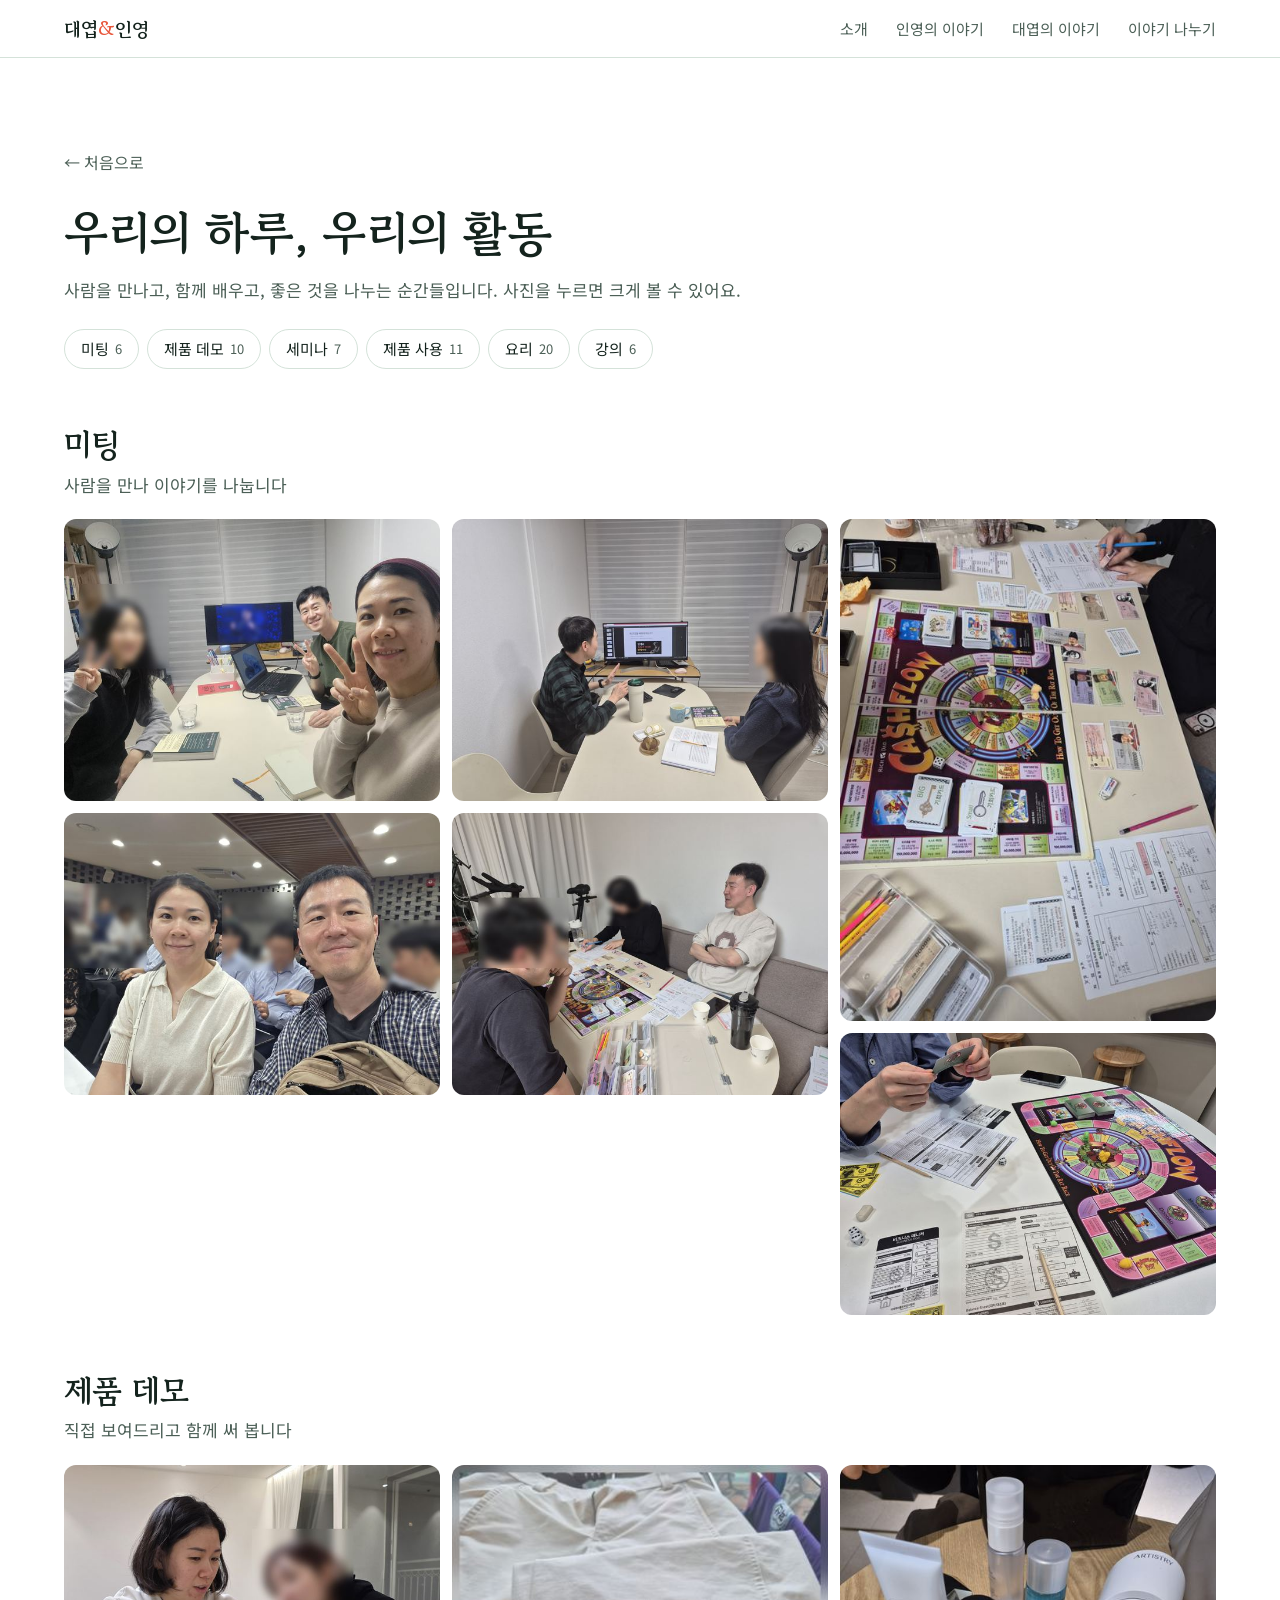
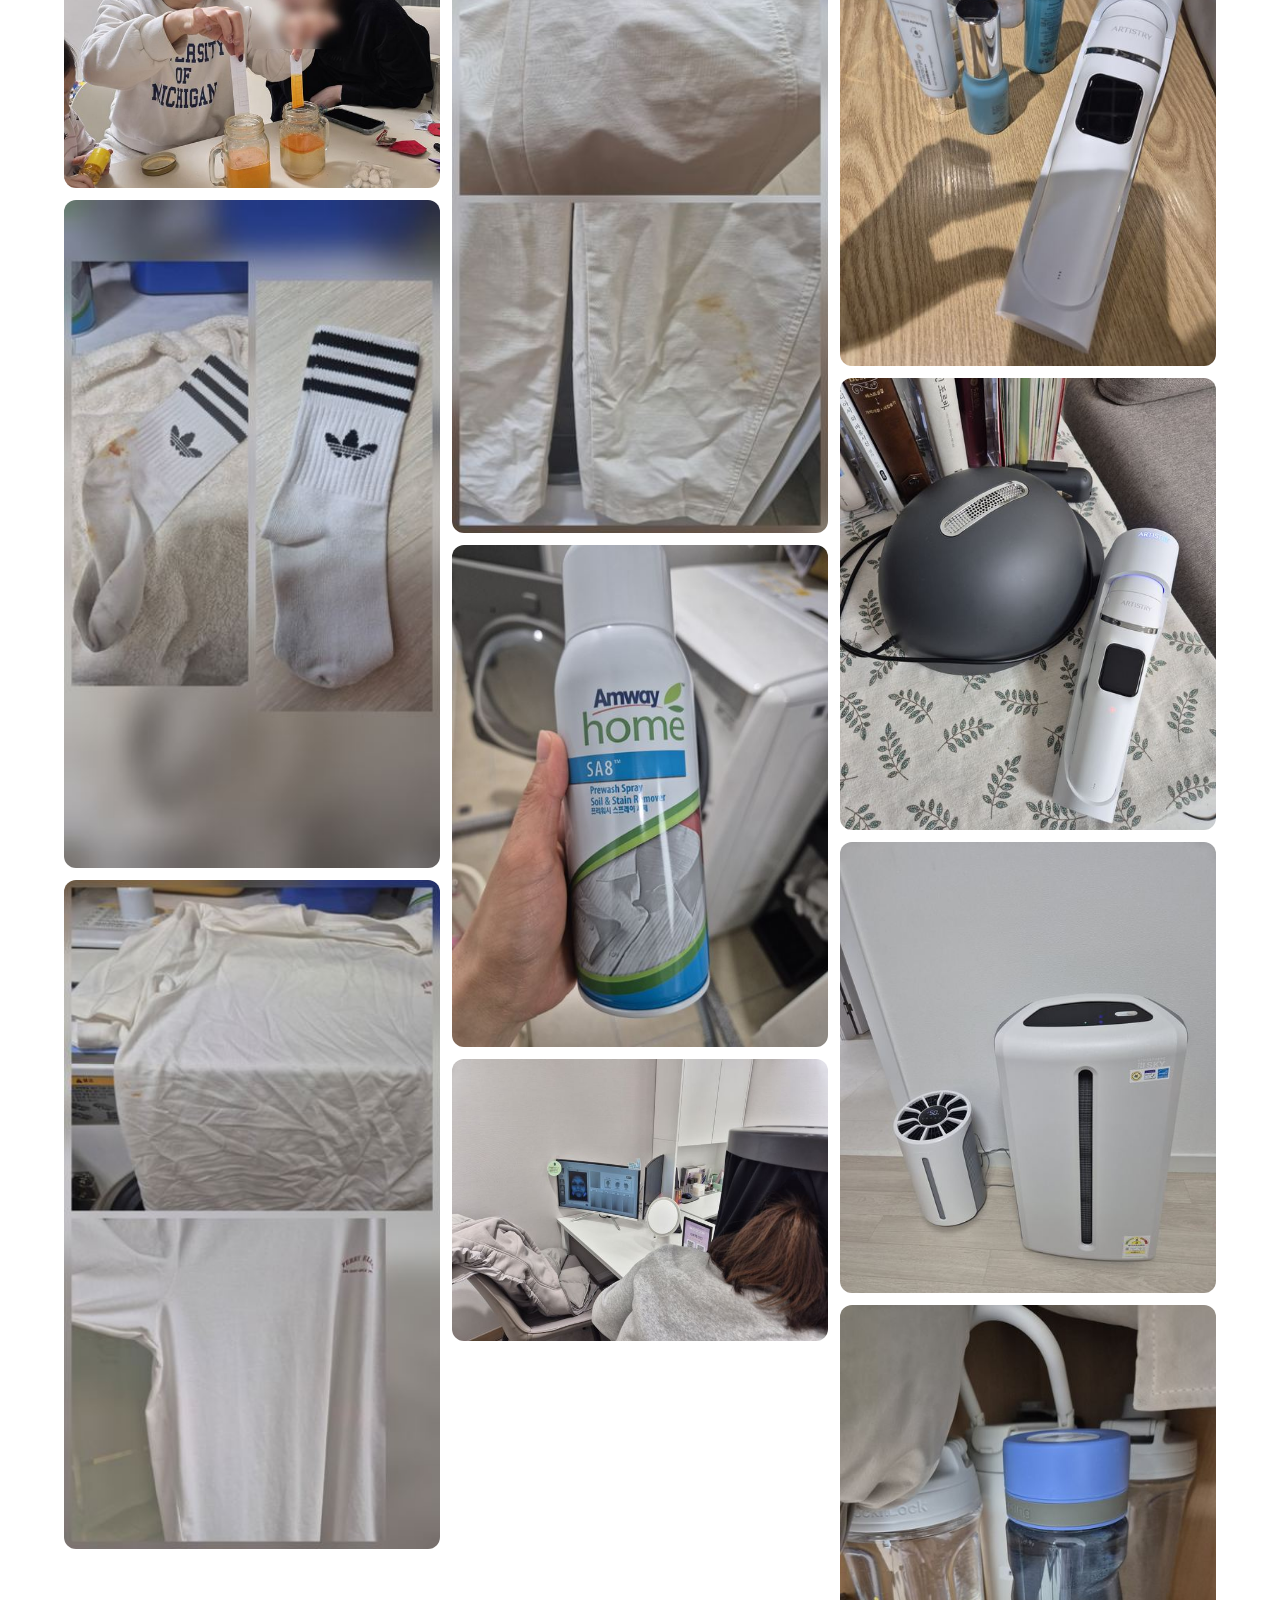
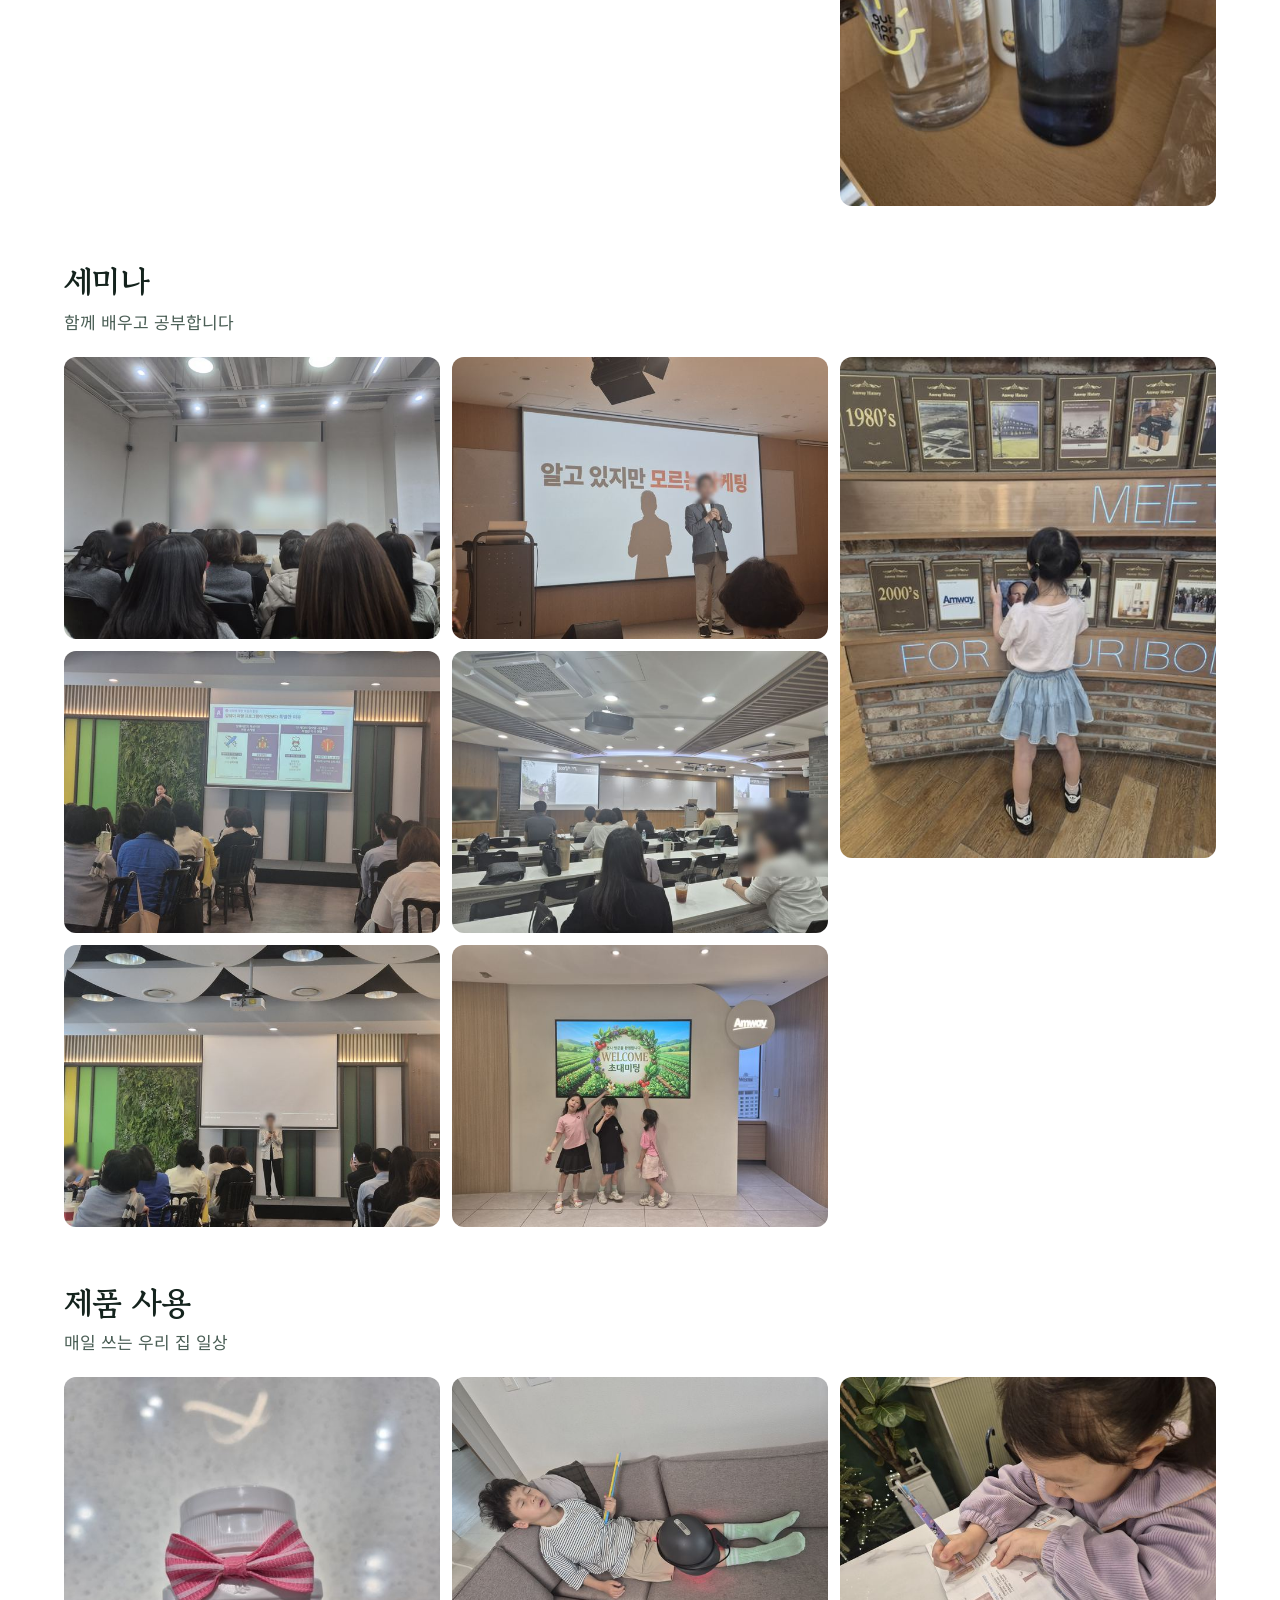
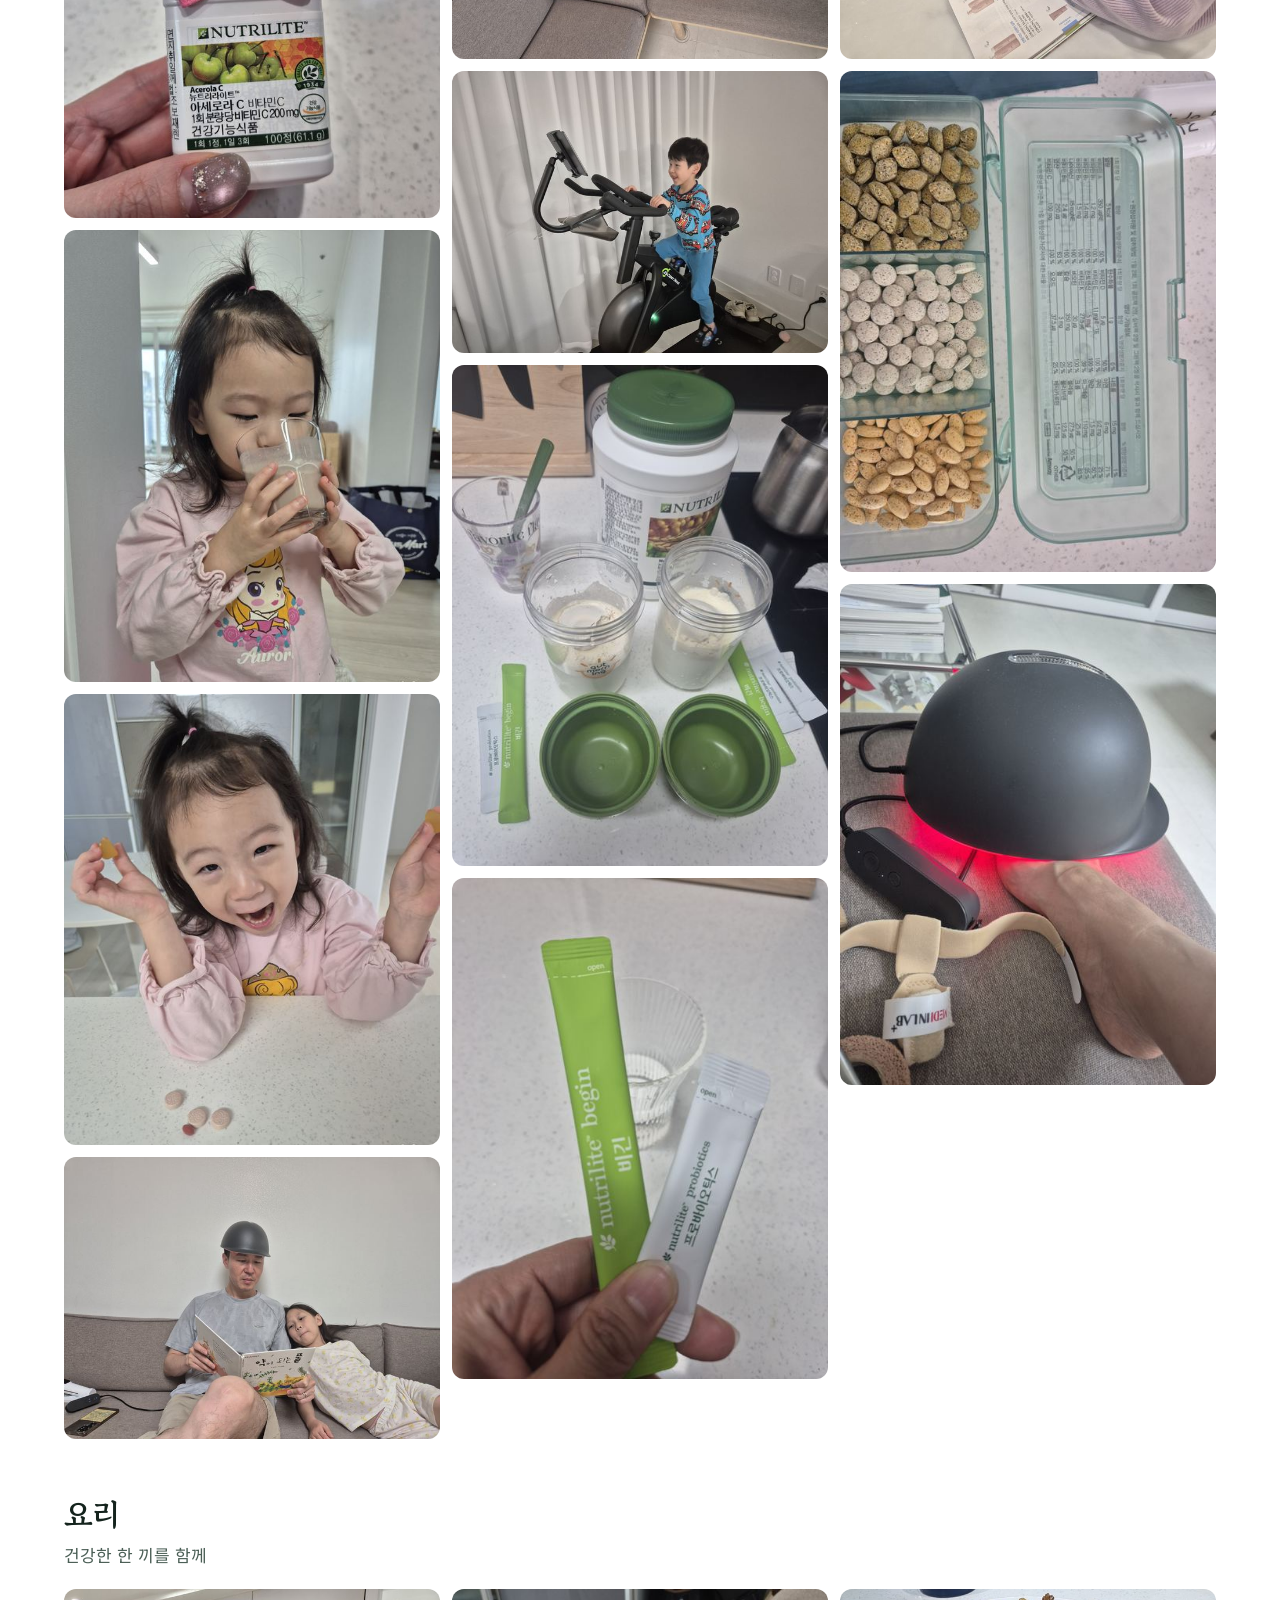
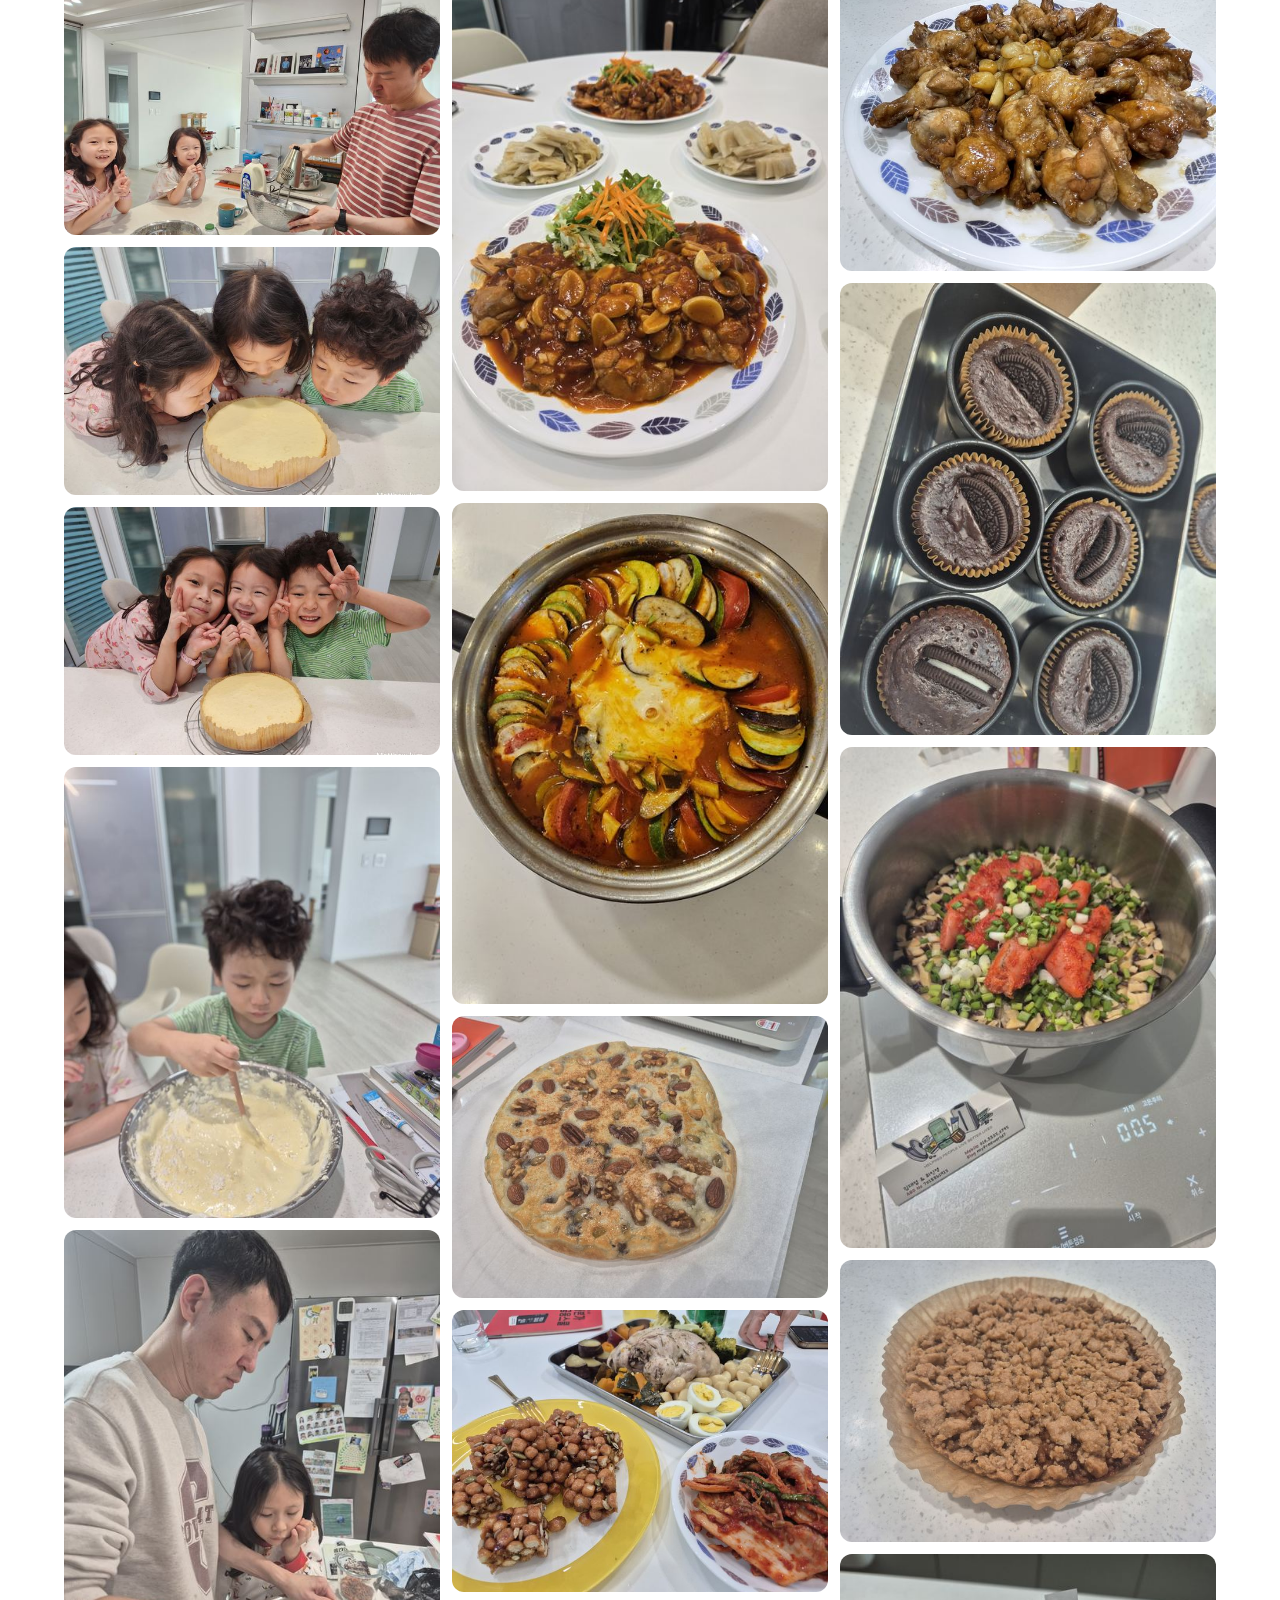
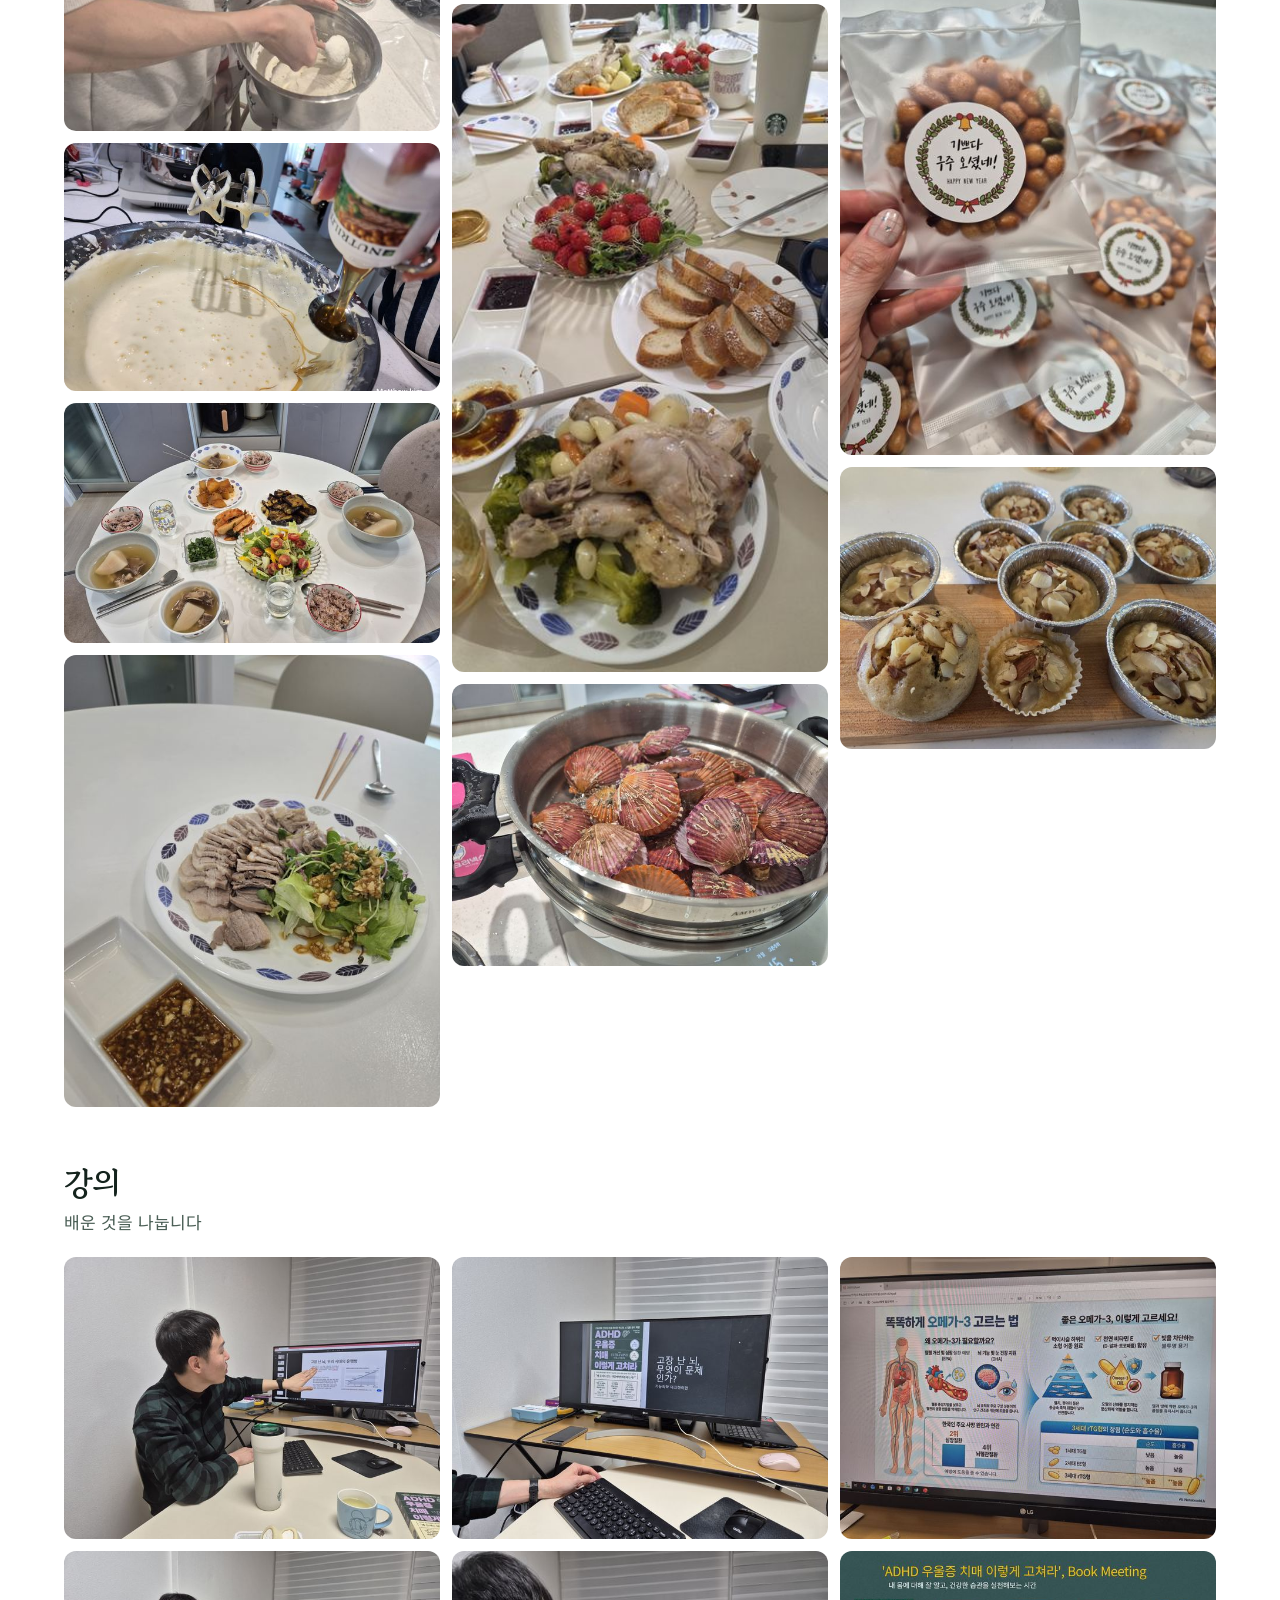
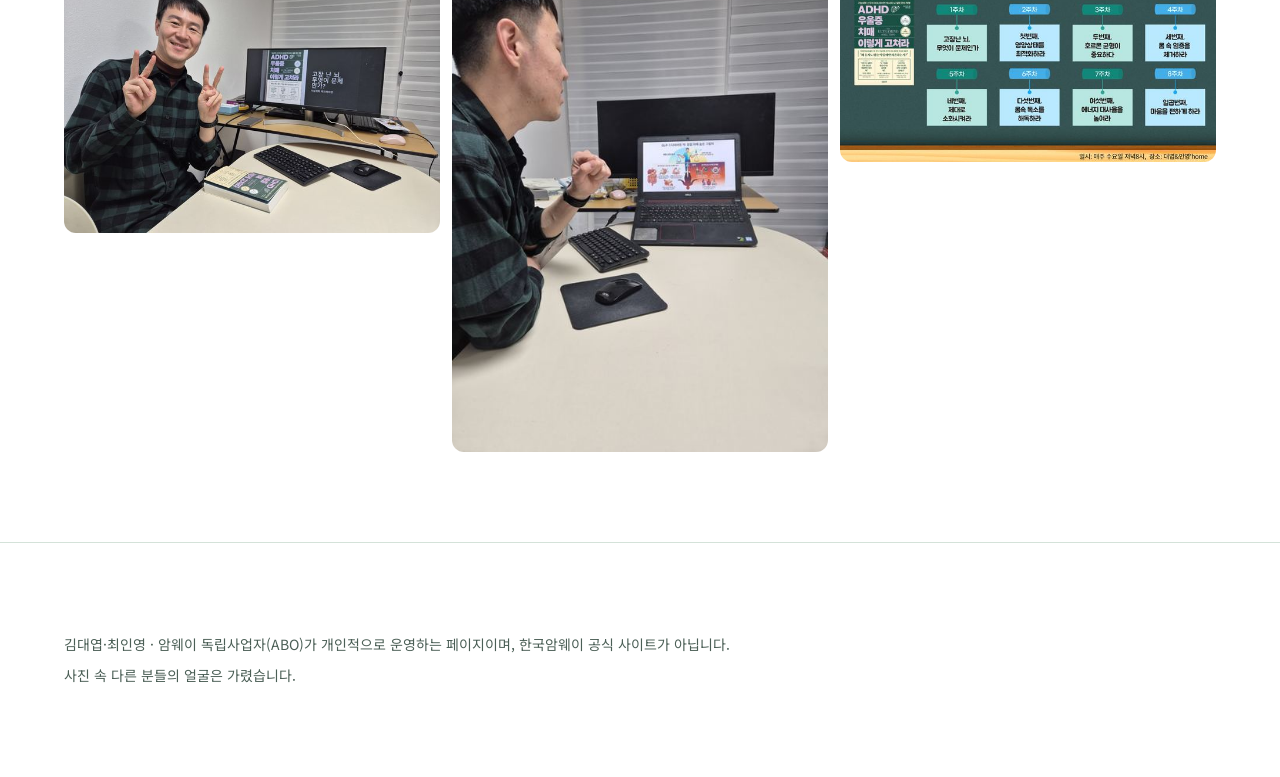
==== gallery.html @ 9d41cc0c "Add gallery, activity photos, Daeyeop story" ====
<!doctype html>
<html lang="ko">
<head>
<meta charset="utf-8">
<meta name="viewport" content="width=device-width,initial-scale=1,viewport-fit=cover">
<title>우리의 활동 | 김대엽 · 최인영</title>
<meta name="description" content="미팅, 제품 데모, 세미나, 제품 사용, 요리, 강의. 김대엽·최인영 부부의 활동 사진">
<meta property="og:title" content="우리의 활동 | 김대엽 · 최인영">
<meta property="og:description" content="미팅, 제품 데모, 세미나, 요리, 강의 사진">
<meta property="og:type" content="website">
<link rel="preconnect" href="https://fonts.googleapis.com">
<link href="https://fonts.googleapis.com/css2?family=Gowun+Batang:wght@400;700&family=Noto+Sans+KR:wght@400;500;700&display=swap" rel="stylesheet">
<link rel="stylesheet" href="style.css">
<style>
.chips{display:flex;flex-wrap:wrap;gap:8px;margin-top:24px}
.chips a{display:inline-flex;align-items:center;gap:6px;min-height:40px;padding:0 16px;border-radius:999px;border:1px solid var(--line);text-decoration:none;font-size:15px;background:var(--bg)}
.chips a span{color:var(--soft);font-size:13px}
.chips a:hover{border-color:var(--coral)}
.cat{padding-top:clamp(36px,5vw,56px)}
.cat h2{font-size:clamp(24px,3vw,32px)}
.cat .lead{margin-top:6px}
.masonry{columns:3 240px;column-gap:12px;margin-top:20px}
.masonry button{display:block;width:100%;margin:0 0 12px;padding:0;border:0;border-radius:12px;overflow:hidden;background:var(--sage);cursor:zoom-in;break-inside:avoid}
.masonry img{display:block;width:100%;height:auto;transition:transform .3s}
.masonry button:hover img{transform:scale(1.03)}
.masonry button:focus-visible{outline:3px solid var(--coral);outline-offset:2px}
.lb{position:fixed;inset:0;z-index:20;background:#0b1410f2;display:grid;grid-template-rows:auto minmax(0,1fr) auto;padding:env(safe-area-inset-top,0px) env(safe-area-inset-right,0px) env(safe-area-inset-bottom,0px) env(safe-area-inset-left,0px)}
.lb .bar{display:flex;justify-content:space-between;align-items:center;padding:12px 16px;color:#eef6f1}
.lb .bar b{font-family:"Gowun Batang",serif;font-size:18px}
.lb .stage{position:relative;display:grid;place-items:center;min-height:0;padding:0 56px}
.lb .stage img{max-width:100%;max-height:100%;object-fit:contain;border-radius:6px;user-select:none}
.lb button{border:0;background:#ffffff1f;color:#fff;border-radius:999px;width:48px;height:48px;font-size:24px;cursor:pointer;display:grid;place-items:center}
.lb button:hover{background:#ffffff38}
.lb .prev,.lb .next{position:absolute;top:50%;transform:translateY(-50%)}
.lb .prev{left:4px}.lb .next{right:4px}
.lb .strip{display:flex;gap:6px;overflow-x:auto;padding:10px 16px 14px}
.lb .strip img{height:56px;width:56px;object-fit:cover;border-radius:6px;opacity:.5;cursor:pointer;flex:none}
.lb .strip img.on{opacity:1;outline:2px solid var(--coral)}
@media(max-width:600px){.masonry{columns:2;column-gap:8px}.masonry button{margin-bottom:8px}.lb .stage{padding:0 8px}.lb .prev,.lb .next{top:auto;bottom:8px;transform:none}}
</style>
</head>
<body>

<nav><div class="in">
<a class="logo" href="index.html">대엽<b>&amp;</b>인영</a>
<ul><li><a href="index.html#who">소개</a></li><li><a href="story-inyoung.html">인영의 이야기</a></li><li><a href="story-daeyeop.html">대엽의 이야기</a></li><li><a href="index.html#contact">이야기 나누기</a></li></ul>
</div></nav>

<main class="band"><div class="in">
<a class="back" href="index.html#activity">← 처음으로</a>
<h1 style="font-size:clamp(32px,4.6vw,48px)">우리의 하루, 우리의 활동</h1>
<p class="lead">사람을 만나고, 함께 배우고, 좋은 것을 나누는 순간들입니다. 사진을 누르면 크게 볼 수 있어요.</p>
<div class="chips" id="chips"></div>
<div id="cats"></div>
</div></main>

<div class="lb" id="lb" hidden role="dialog" aria-modal="true" aria-label="사진 크게 보기">
<div class="bar"><div><b id="lbT"></b> <span id="lbN"></span></div><button id="lbX" aria-label="닫기">✕</button></div>
<div class="stage"><button class="prev" id="lbP" aria-label="이전 사진">‹</button><img id="lbI" alt=""><button class="next" id="lbF" aria-label="다음 사진">›</button></div>
<div class="strip" id="lbS"></div>
</div>

<footer class="band"><div class="in">
<div>김대엽·최인영 · 암웨이 독립사업자(ABO)가 개인적으로 운영하는 페이지이며, 한국암웨이 공식 사이트가 아닙니다.</div>
<div>사진 속 다른 분들의 얼굴은 가렸습니다.</div>
</div></footer>

<script src="photos.js"></script>
<script>{
const P=window.PHOTOS||[];
const $=id=>document.getElementById(id);
$('chips').innerHTML=P.map(c=>`<a href="#${c.key}">${c.title} <span>${c.items.length}</span></a>`).join('');
$('cats').innerHTML=P.map((c,ci)=>`<section class="cat" id="${c.key}"><h2>${c.title}</h2><p class="lead">${c.desc}</p><div class="masonry">${c.items.map((p,i)=>`<button data-c="${ci}" data-i="${i}" aria-label="${c.title} 사진 ${i+1}"><img src="photos/thumb/${p.f}" width="${p.w}" height="${p.h}" alt="${c.title} ${i+1}" loading="lazy"></button>`).join('')}</div></section>`).join('');
let C=0,I=0,last=null;
const lb=$('lb'),img=$('lbI');
function show(){const c=P[C],p=c.items[I];img.src='photos/full/'+p.f;img.alt=c.title+' '+(I+1);$('lbT').textContent=c.title;$('lbN').textContent=`${I+1} / ${c.items.length}`;
[...$('lbS').children].forEach((t,k)=>t.classList.toggle('on',k===I));$('lbS').children[I]?.scrollIntoView({block:'nearest',inline:'center'});
const n=c.items[(I+1)%c.items.length];new Image().src='photos/full/'+n.f;}
function open(c,i){C=c;I=i;last=document.activeElement;$('lbS').innerHTML=P[C].items.map((p,k)=>`<img src="photos/thumb/${p.f}" alt="" data-k="${k}">`).join('');lb.hidden=false;document.body.style.overflow='hidden';show();$('lbX').focus();}
function close(){lb.hidden=true;document.body.style.overflow='';last?.focus();}
const step=d=>{const n=P[C].items.length;I=(I+d+n)%n;show();};
$('cats').addEventListener('click',e=>{const b=e.target.closest('button[data-c]');if(b)open(+b.dataset.c,+b.dataset.i);});
$('lbX').onclick=close;$('lbP').onclick=()=>step(-1);$('lbF').onclick=()=>step(1);
$('lbS').addEventListener('click',e=>{const t=e.target.closest('img[data-k]');if(t){I=+t.dataset.k;show();}});
lb.addEventListener('click',e=>{if(e.target===lb||e.target.classList.contains('stage'))close();});
document.addEventListener('keydown',e=>{if(lb.hidden)return;if(e.key==='Escape')close();if(e.key==='ArrowLeft')step(-1);if(e.key==='ArrowRight')step(1);});
let x0=null;img.addEventListener('touchstart',e=>{x0=e.touches[0].clientX},{passive:true});
img.addEventListener('touchend',e=>{if(x0===null)return;const dx=e.changedTouches[0].clientX-x0;if(Math.abs(dx)>40)step(dx<0?1:-1);x0=null;});
if(location.hash){const el=document.getElementById(location.hash.slice(1));if(el)setTimeout(()=>el.scrollIntoView(),0);}
}</script>
</body>
</html>
---- style.css ----
:root{color-scheme:light dark;
--bg:light-dark(#ffffff,#0c1a15);
--ink:light-dark(#14231d,#eaf1ec);
--soft:light-dark(#4b5f56,#a9bcb2);
--pine:light-dark(#11483a,#0f3a2f);
--pine2:light-dark(#1d6650,#185443);
--sage:light-dark(#e3efe7,#152a22);
--coral:light-dark(#e8553a,#ff7a5c);
--line:light-dark(#d4e2d9,#244136);
--sky1:light-dark(#fde7d6,#1b2f3a);
--sky2:light-dark(#fff8f1,#0f1d24);}
:root[data-theme=light]{color-scheme:light}
:root[data-theme=dark]{color-scheme:dark}
*{box-sizing:border-box;min-width:0}
[hidden]{display:none!important}
html{scroll-behavior:smooth;scroll-padding-top:64px}
body{margin:0;background:var(--bg);color:var(--ink);font:16px/1.75 "Noto Sans KR",system-ui,sans-serif;overflow-x:clip;word-break:keep-all}
h1,h2,h3{font-family:"Gowun Batang",serif;line-height:1.2;letter-spacing:-.02em;margin:0}
h2{font-size:clamp(28px,3.6vw,40px)}
h3{font-size:21px}
p{margin:0}
a{color:inherit}
img{max-width:100%}
.in{max-width:1240px;margin:0 auto}
.band{padding-block:clamp(48px,7vw,96px);padding-left:max(5vw,16px,env(safe-area-inset-left,0px));padding-right:max(5vw,16px,env(safe-area-inset-right,0px))}
.todo{background:#fff3b0;color:#5a4a00;border-radius:4px;padding:0 4px}
.kick{color:var(--coral);font-weight:500;margin-bottom:10px}
.lead{margin-top:14px;color:var(--soft);font-size:17px}

/* nav */
nav{position:sticky;top:env(safe-area-inset-top,0px);z-index:5;background:color-mix(in srgb,var(--bg) 92%,transparent);backdrop-filter:blur(8px);border-bottom:1px solid var(--line);padding-block:12px;padding-left:max(5vw,16px,env(safe-area-inset-left,0px));padding-right:max(5vw,16px,env(safe-area-inset-right,0px))}
body::before{content:"";position:fixed;top:0;left:0;right:0;height:env(safe-area-inset-top,0px);background:var(--bg);z-index:6}
nav .in{display:flex;align-items:center;justify-content:space-between;gap:16px;flex-wrap:wrap}
.logo{font-family:"Gowun Batang",serif;font-weight:700;font-size:19px;text-decoration:none}
.logo b{color:var(--coral)}
nav ul{display:flex;gap:clamp(12px,2.4vw,28px);list-style:none;margin:0;padding:0;font-size:15px}
nav ul a{text-decoration:none;color:var(--soft)}
nav ul a:hover{color:var(--ink)}

/* buttons */
.btns{display:flex;flex-wrap:wrap;gap:12px;margin-top:28px}
.btn{display:inline-flex;align-items:center;min-height:48px;padding:0 22px;border-radius:999px;font-weight:500;text-decoration:none;border:1.5px solid var(--pine);color:var(--pine);background:transparent}
.btn.main{background:var(--coral);border-color:var(--coral);color:#fff}
.btn:hover{filter:brightness(1.07)}
:root[data-theme=dark] .btn:not(.main){color:var(--ink);border-color:var(--ink)}
@media(prefers-color-scheme:dark){:root:not([data-theme=light]) .btn:not(.main){color:var(--ink);border-color:var(--ink)}}

/* hero */
.hero{position:relative;min-height:min(88svh,760px);display:grid;overflow:hidden;background:var(--sky2)}
.scene{position:absolute;inset:0;width:100%;height:100%}
.hero .copy{position:relative;align-self:start;max-width:540px;padding-top:clamp(40px,8vh,96px);padding-left:max(5vw,16px,env(safe-area-inset-left,0px));padding-right:16px}
.hero h1{font-size:clamp(38px,5.6vw,66px)}
.hero p{margin-top:18px;font-size:17px;color:var(--soft);max-width:30em}

/* people */
.who{background:var(--pine);color:#eef6f1}
.who .in{display:grid;grid-template-columns:repeat(2,minmax(0,1fr));gap:clamp(20px,4vw,56px)}
.person{display:grid;grid-template-columns:96px minmax(0,1fr);gap:20px;align-items:start}
.av{width:96px;height:96px;border-radius:50%;background:var(--pine2);overflow:hidden}
.person h3{font-size:26px}
.role{color:#ffb3a1;font-size:15px;margin:4px 0 10px}
.person p{color:#cfe2d8}

/* activity gallery */
.gal{display:grid;grid-template-columns:repeat(3,minmax(0,1fr));grid-auto-rows:240px;gap:16px;margin-top:32px}
.gal .tile{display:block;position:relative;border-radius:16px;overflow:hidden;background:var(--sage);text-decoration:none}
.gal .tile.big{grid-row:span 2;grid-column:span 2}
.gal figure{position:absolute;inset:0;margin:0}
.gal img{transition:transform .4s}
.gal .tile:hover img{transform:scale(1.04)}
.gal .tile:focus-visible{outline:3px solid var(--coral);outline-offset:3px}
.gal figcaption em{display:inline-block;margin-top:6px;font-style:normal;font-size:13px;font-weight:500;background:var(--coral);color:#fff;border-radius:999px;padding:2px 10px}
.gal .ph{position:absolute;inset:0;display:grid;place-items:center;align-content:center;gap:8px;color:var(--soft);font-size:13px;text-align:center;padding:16px}
.gal .ph svg{width:64px;height:64px}
.gal img{position:absolute;inset:0;width:100%;height:100%;object-fit:cover}
.gal figcaption{position:absolute;left:0;right:0;bottom:0;padding:40px 18px 14px;background:linear-gradient(transparent,#0b1f18d9);color:#fff}
.gal figcaption b{display:block;font-family:"Gowun Batang",serif;font-size:20px}
.gal figcaption span{font-size:14px;color:#e2efe8}

/* story teaser */
.story .in{display:grid;grid-template-columns:minmax(0,5fr) minmax(0,7fr);gap:clamp(28px,5vw,80px);align-items:center}
.venn{display:block;width:100%;max-width:420px;margin-inline:auto}
.venn text{font:500 15px "Noto Sans KR",sans-serif;fill:var(--ink)}
.venn .c{font-weight:700;fill:#fff}
.q{font-family:"Gowun Batang",serif;font-size:clamp(20px,2.2vw,24px);line-height:1.5;border-left:4px solid var(--coral);padding:4px 0 4px 20px;margin:20px 0}

/* cards + values */
.cards{display:grid;grid-template-columns:repeat(3,minmax(0,1fr));gap:20px;margin-top:32px}
.card{background:var(--bg);border:1px solid var(--line);border-radius:18px;padding:26px}
.card svg{display:block;width:56px;height:56px;margin-bottom:16px}
.card p{color:var(--soft);margin-top:8px}
.vals{background:var(--sage)}
.vals .in{display:grid;grid-template-columns:minmax(0,4fr) minmax(0,8fr);gap:clamp(24px,5vw,72px)}
.vlist{display:grid;grid-template-columns:repeat(2,minmax(0,1fr));gap:28px 40px}
.vlist div{border-top:2px solid var(--coral);padding-top:14px}
.vlist p{color:var(--soft);margin-top:6px}

/* contact */
.contact{background:var(--pine);color:#eef6f1}
.contact .in{display:grid;grid-template-columns:minmax(0,5fr) minmax(0,7fr);gap:clamp(24px,5vw,72px)}
.contact .lead{color:#cfe2d8}
.info{margin-top:24px;display:grid;gap:10px}
.info span:first-child{color:#9fc4b3;display:inline-block;width:4.5em}
form{display:grid;grid-template-columns:repeat(2,minmax(0,1fr));gap:14px;background:#ffffff0d;border:1px solid #ffffff26;border-radius:18px;padding:clamp(18px,3vw,30px)}
label{display:grid;gap:6px;font-size:14px;color:#cfe2d8}
.full{grid-column:1/-1}
input,select,textarea{font:16px "Noto Sans KR",sans-serif;padding:12px 14px;border-radius:10px;border:1px solid #ffffff40;background:#0b2f26;color:#fff;width:100%}
textarea{min-height:110px;resize:vertical}
input:focus,select:focus,textarea:focus{outline:2px solid var(--coral);outline-offset:1px}
.chk{display:flex;gap:10px;align-items:flex-start}
.chk input{width:20px;height:20px;margin:2px 0 0;flex:none}
form .btn{justify-self:start;border:0;cursor:pointer;font-size:16px}
.ok{background:#ffffff14;border-radius:10px;padding:14px;color:#fff}
.hp{display:none}
.cta{display:grid;gap:14px;align-content:start}
.cta .big{display:flex;justify-content:space-between;align-items:center;gap:12px;flex-wrap:wrap;min-height:72px;padding:16px 24px;border-radius:16px;background:#ffffff14;border:1px solid #ffffff33;color:#fff;text-decoration:none;font-size:18px}
.cta .big.kakao{background:#fee500;border-color:#fee500;color:#191600}
.cta .big:hover{filter:brightness(1.06)}
.cta p{color:#cfe2d8;font-size:15px;margin-top:4px}

/* story page */
.article{max-width:720px;margin:0 auto}
.article .venn{max-width:360px;margin:32px auto 8px}
.chap{padding-block:34px;border-top:1px solid var(--line)}
.chap h3{margin-bottom:12px;font-size:24px}
.chap p{font-size:17px}
.chap p+p{margin-top:14px}
.back{display:inline-block;margin-bottom:28px;color:var(--soft);text-decoration:none}
.closing{background:var(--sage)}
.closing .in{max-width:900px}
.closing blockquote{margin:0;font-family:"Gowun Batang",serif;font-size:clamp(26px,3.4vw,40px);line-height:1.4;letter-spacing:-.02em}
.closing cite{display:block;margin-top:18px;font-style:normal;color:var(--soft)}

.q small{display:block;margin-top:8px;font:14px "Noto Sans KR",sans-serif;color:var(--soft)}
.journey{list-style:none;margin:36px 0 8px;padding:0;display:grid;grid-template-columns:repeat(4,minmax(0,1fr));gap:0;position:relative}
.journey::before{content:"";position:absolute;left:0;right:0;top:9px;height:2px;background:var(--line)}
.journey li{position:relative;padding:30px 8px 0 0;display:grid;gap:2px;align-content:start}
.journey li::before{content:"";position:absolute;left:0;top:2px;width:16px;height:16px;border-radius:50%;background:var(--bg);border:3px solid var(--pine2)}
.journey li.crack::before{border-color:var(--coral);border-style:dashed}
.journey li.now::before{background:var(--coral);border-color:var(--coral)}
.journey span{font-weight:700;color:var(--soft);font-size:14px}
.journey b{font-family:"Gowun Batang",serif;font-size:17px;line-height:1.3}
.journey em{font-style:normal;font-size:13px;color:var(--soft);line-height:1.45}
.stories{background:var(--sage)}
.stories .in>div.grid{display:grid;grid-template-columns:repeat(2,minmax(0,1fr));gap:20px;margin-top:32px}
.scard{background:var(--bg);border:1px solid var(--line);border-radius:20px;padding:clamp(22px,3vw,36px);display:grid;grid-template-rows:auto auto 1fr auto;gap:12px}
.scard .art{height:150px;display:block}
.scard h3{font-size:clamp(24px,2.6vw,30px)}
.scard p{color:var(--soft)}
.scard .q{margin:4px 0;font-size:19px;color:var(--ink)}
.scard .btn{justify-self:start}
footer{font-size:14px;color:var(--soft);border-top:1px solid var(--line)}
footer .in{display:grid;gap:6px}

@media(max-width:860px){
.cards{grid-template-columns:minmax(0,1fr)}
.vals .in,.story .in,.contact .in{grid-template-columns:minmax(0,1fr)}
.gal{grid-template-columns:repeat(2,minmax(0,1fr));grid-auto-rows:200px}
.gal .tile.big{grid-row:auto;grid-column:auto}
.stories .in>div.grid{grid-template-columns:minmax(0,1fr)}}
@media(max-width:560px){
.journey{grid-template-columns:minmax(0,1fr);gap:14px}
.journey::before{left:7px;right:auto;top:0;bottom:0;width:2px;height:auto}
.journey li{padding:0 0 0 30px}}
@media(max-width:640px){
.hero{min-height:auto;display:block}
.scene{position:relative;height:300px;display:block}
.hero .copy{padding-top:32px;padding-bottom:8px}
.who .in,.vlist,form{grid-template-columns:minmax(0,1fr)}
.person{grid-template-columns:72px minmax(0,1fr)}
.av{width:72px;height:72px}
.gal{grid-auto-rows:160px;gap:10px}
.gal figcaption{padding:28px 12px 10px}
.gal figcaption b{font-size:17px}
.gal figcaption span{display:none}
nav ul li:not(:last-child){display:none}
nav ul a{color:var(--coral);font-weight:500}}
@media(prefers-reduced-motion:no-preference){.sun{animation:rise 3s ease-out both}@keyframes rise{from{transform:translateY(40px);opacity:.4}}}
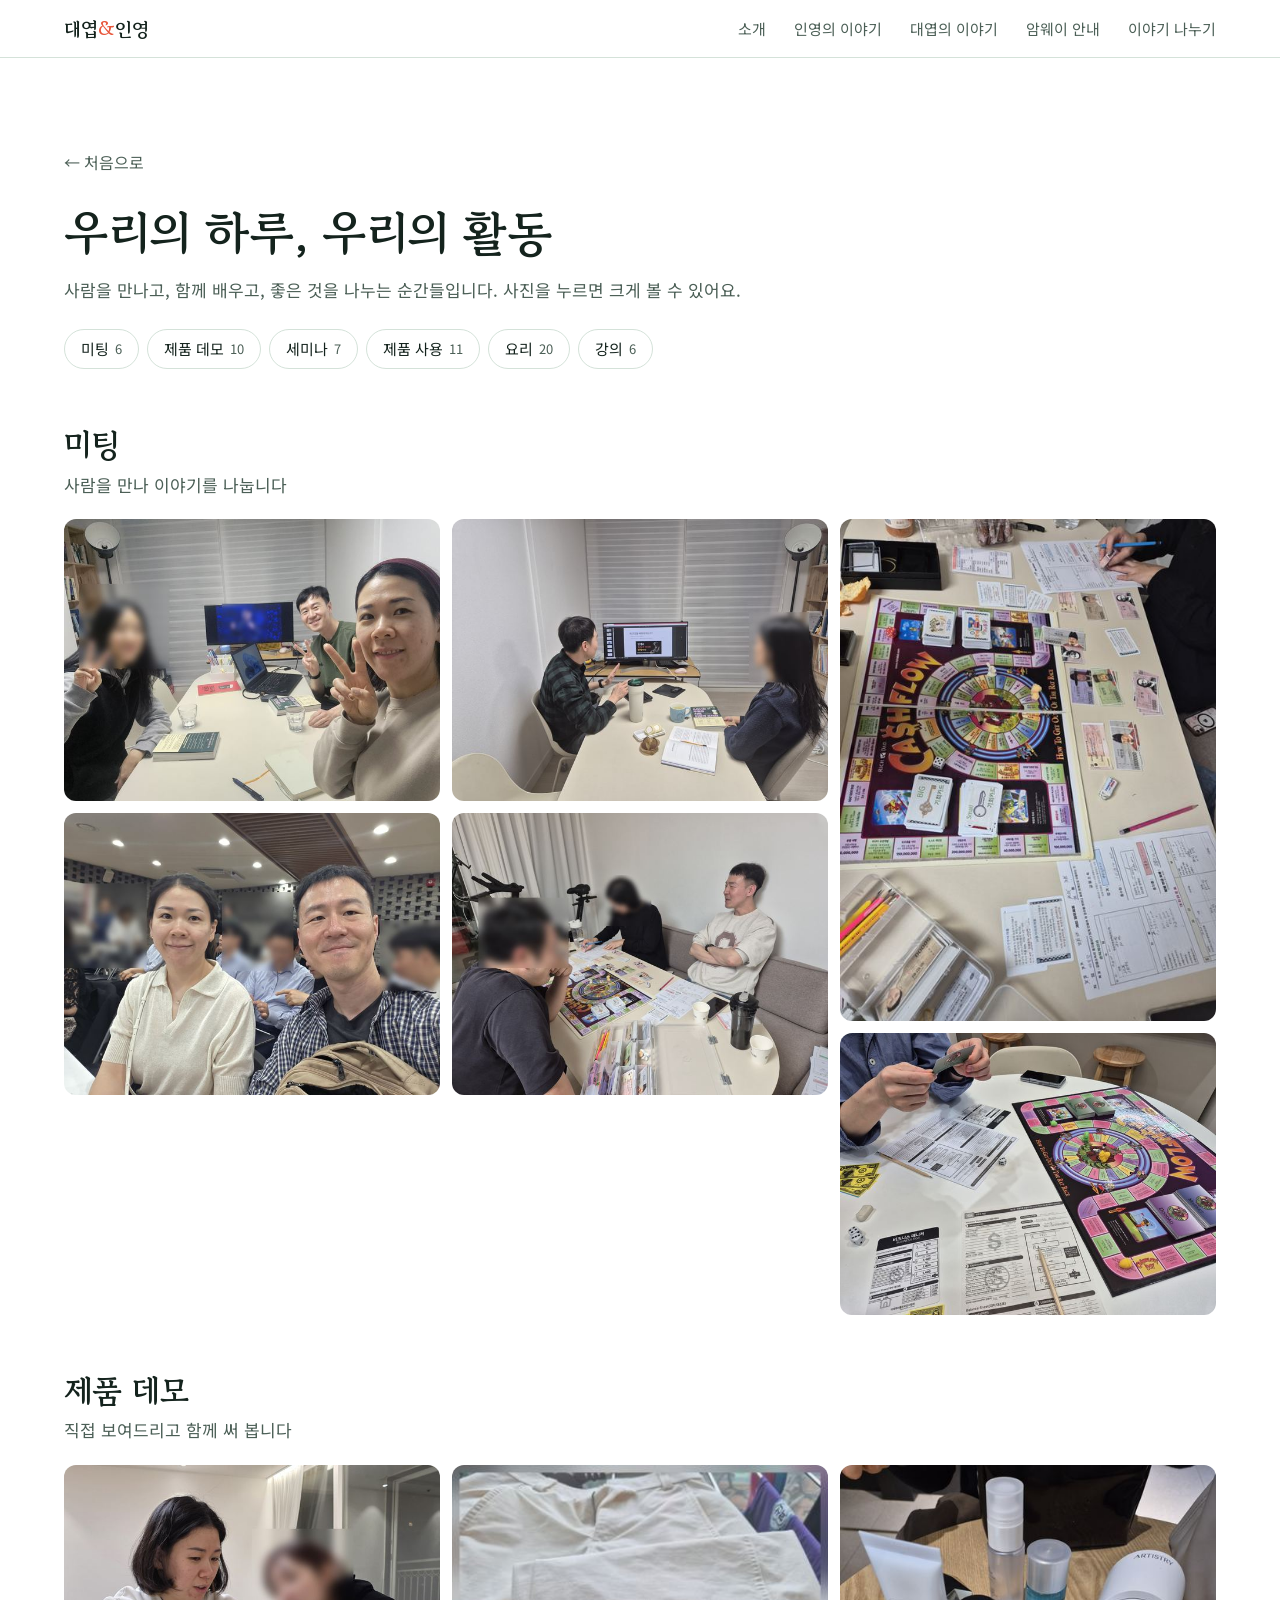
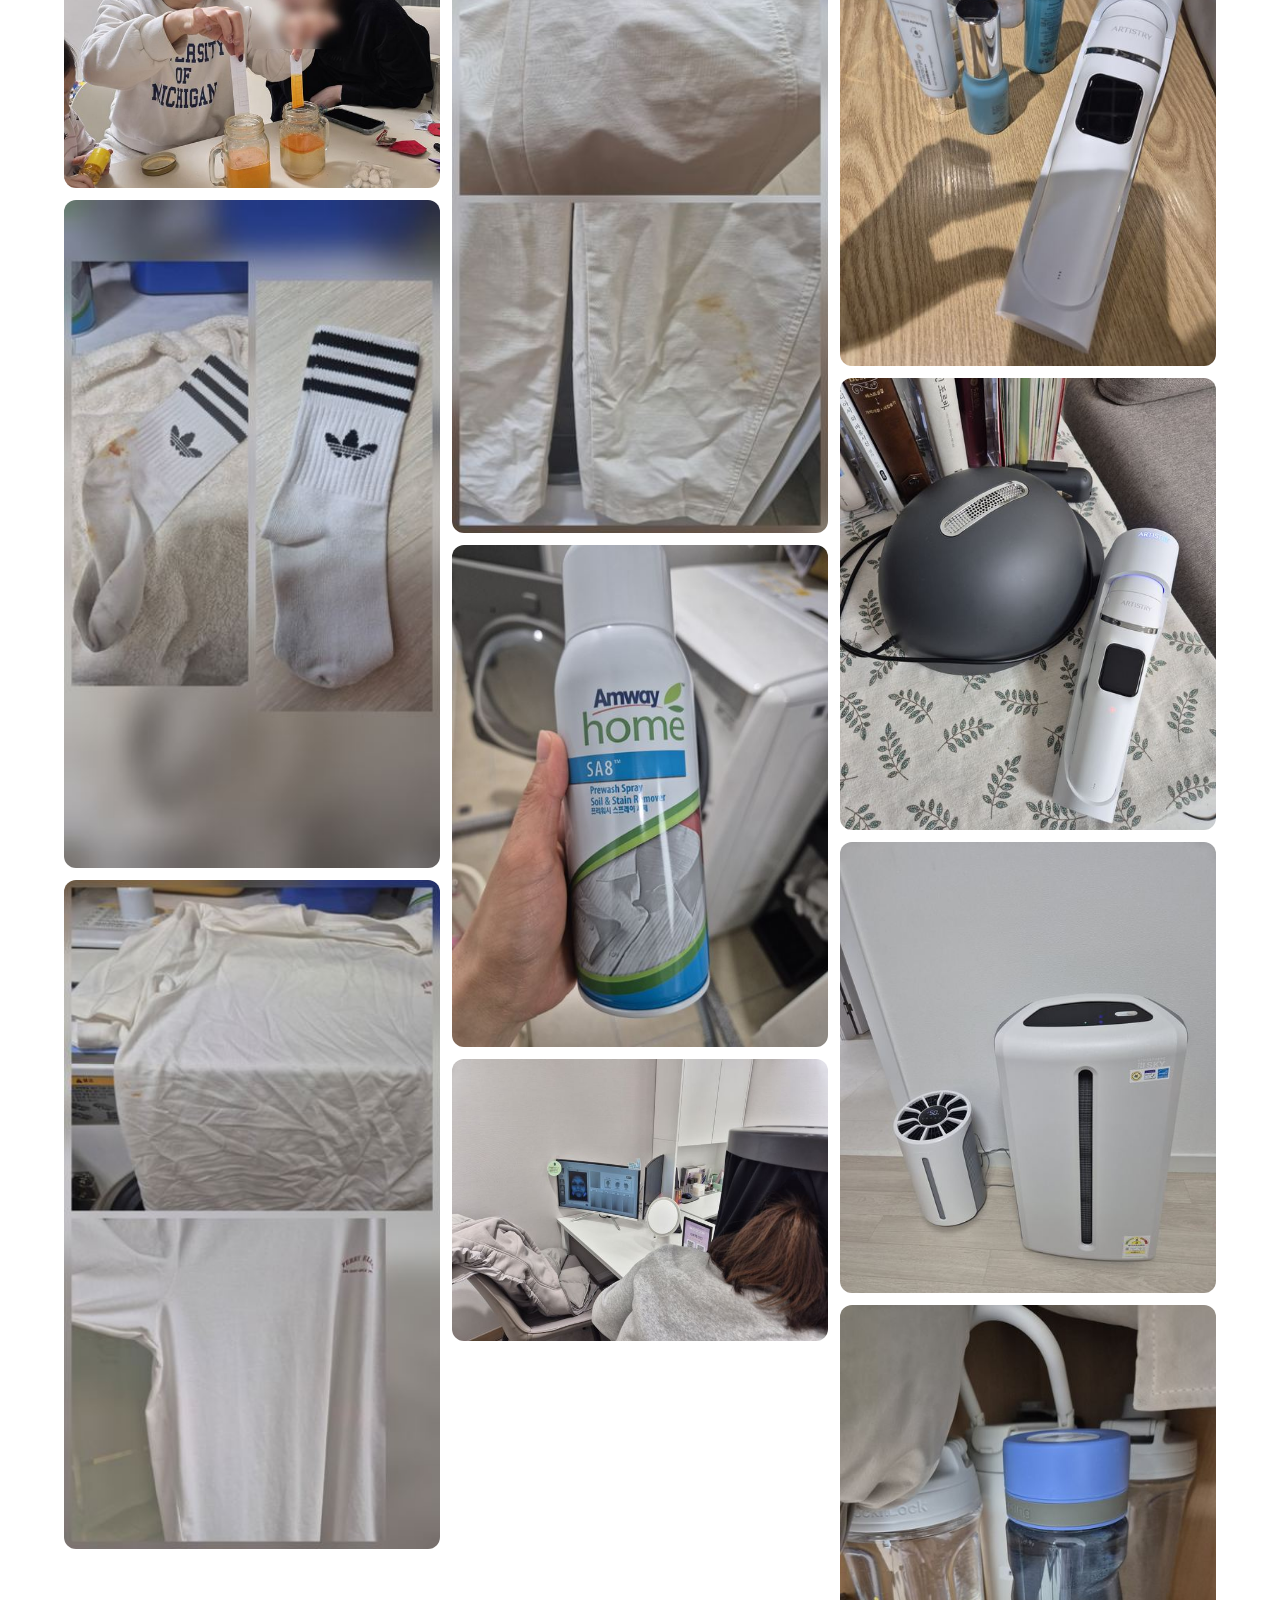
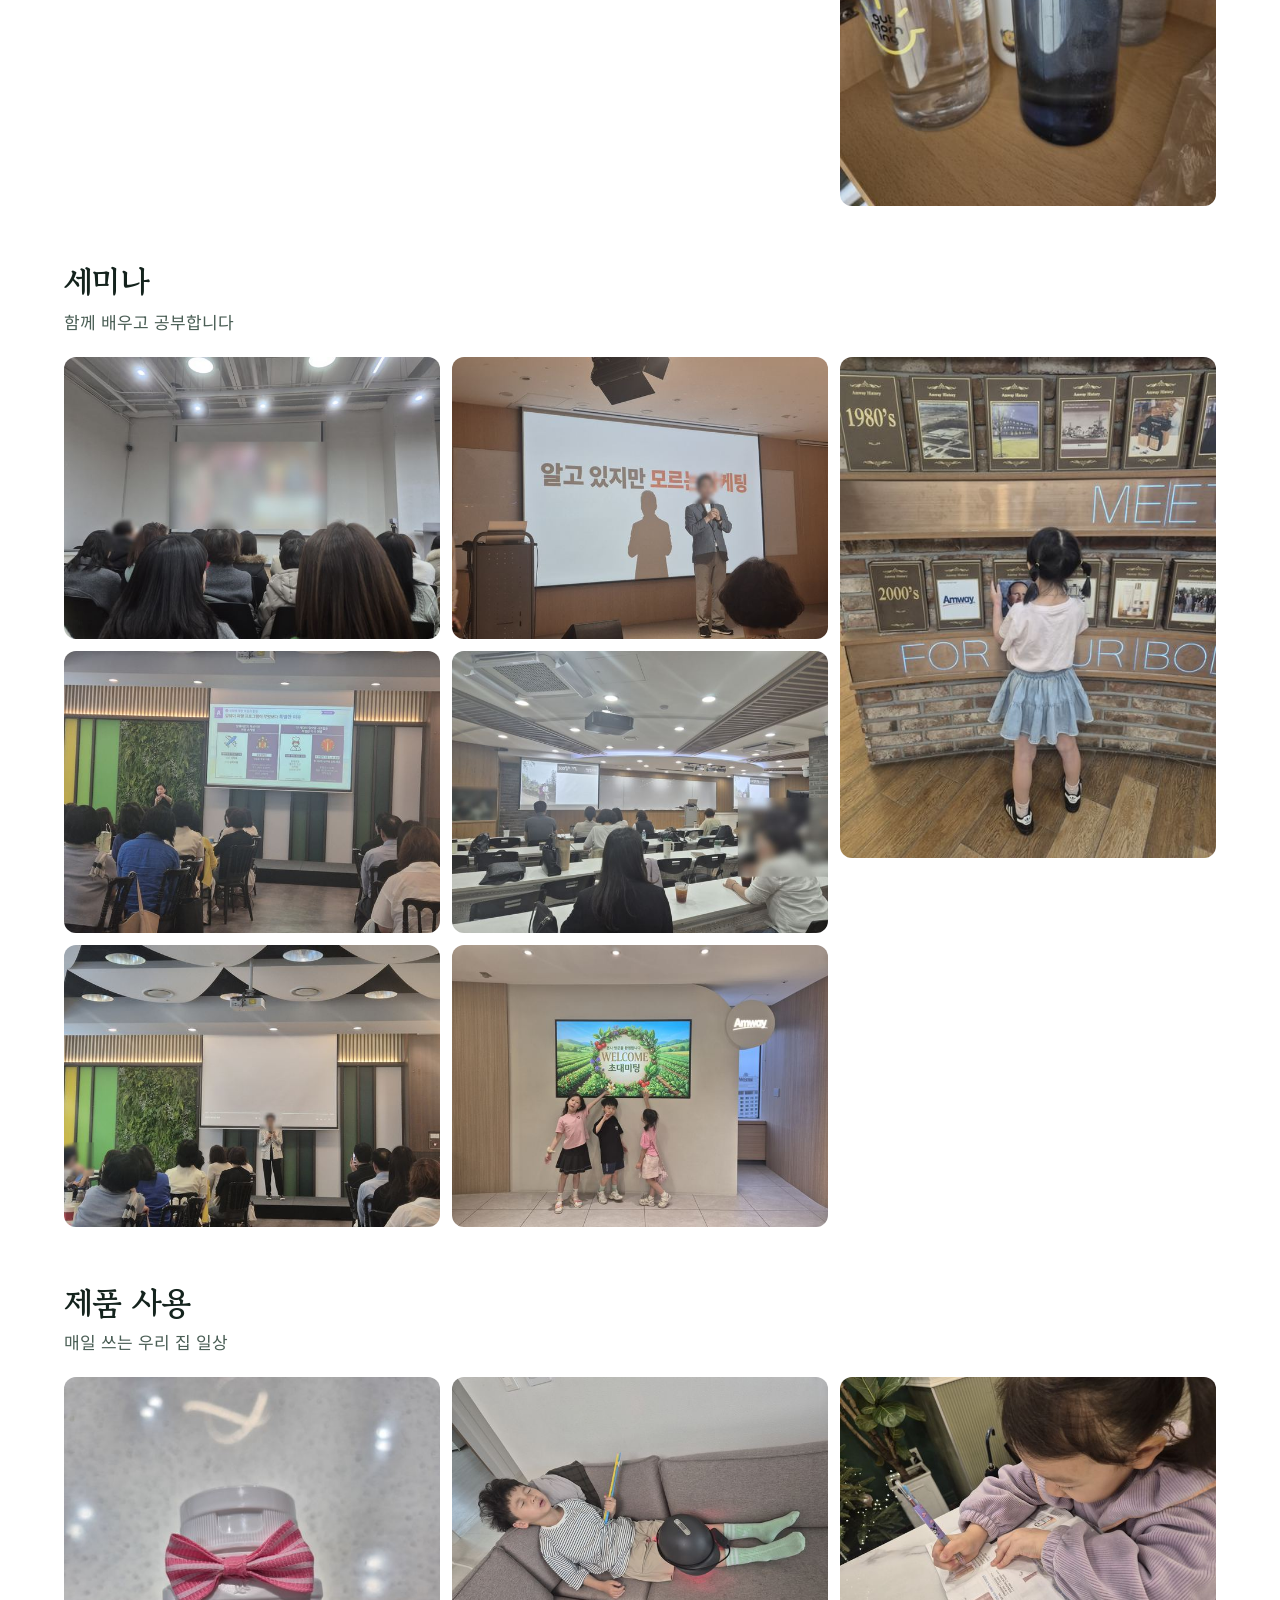
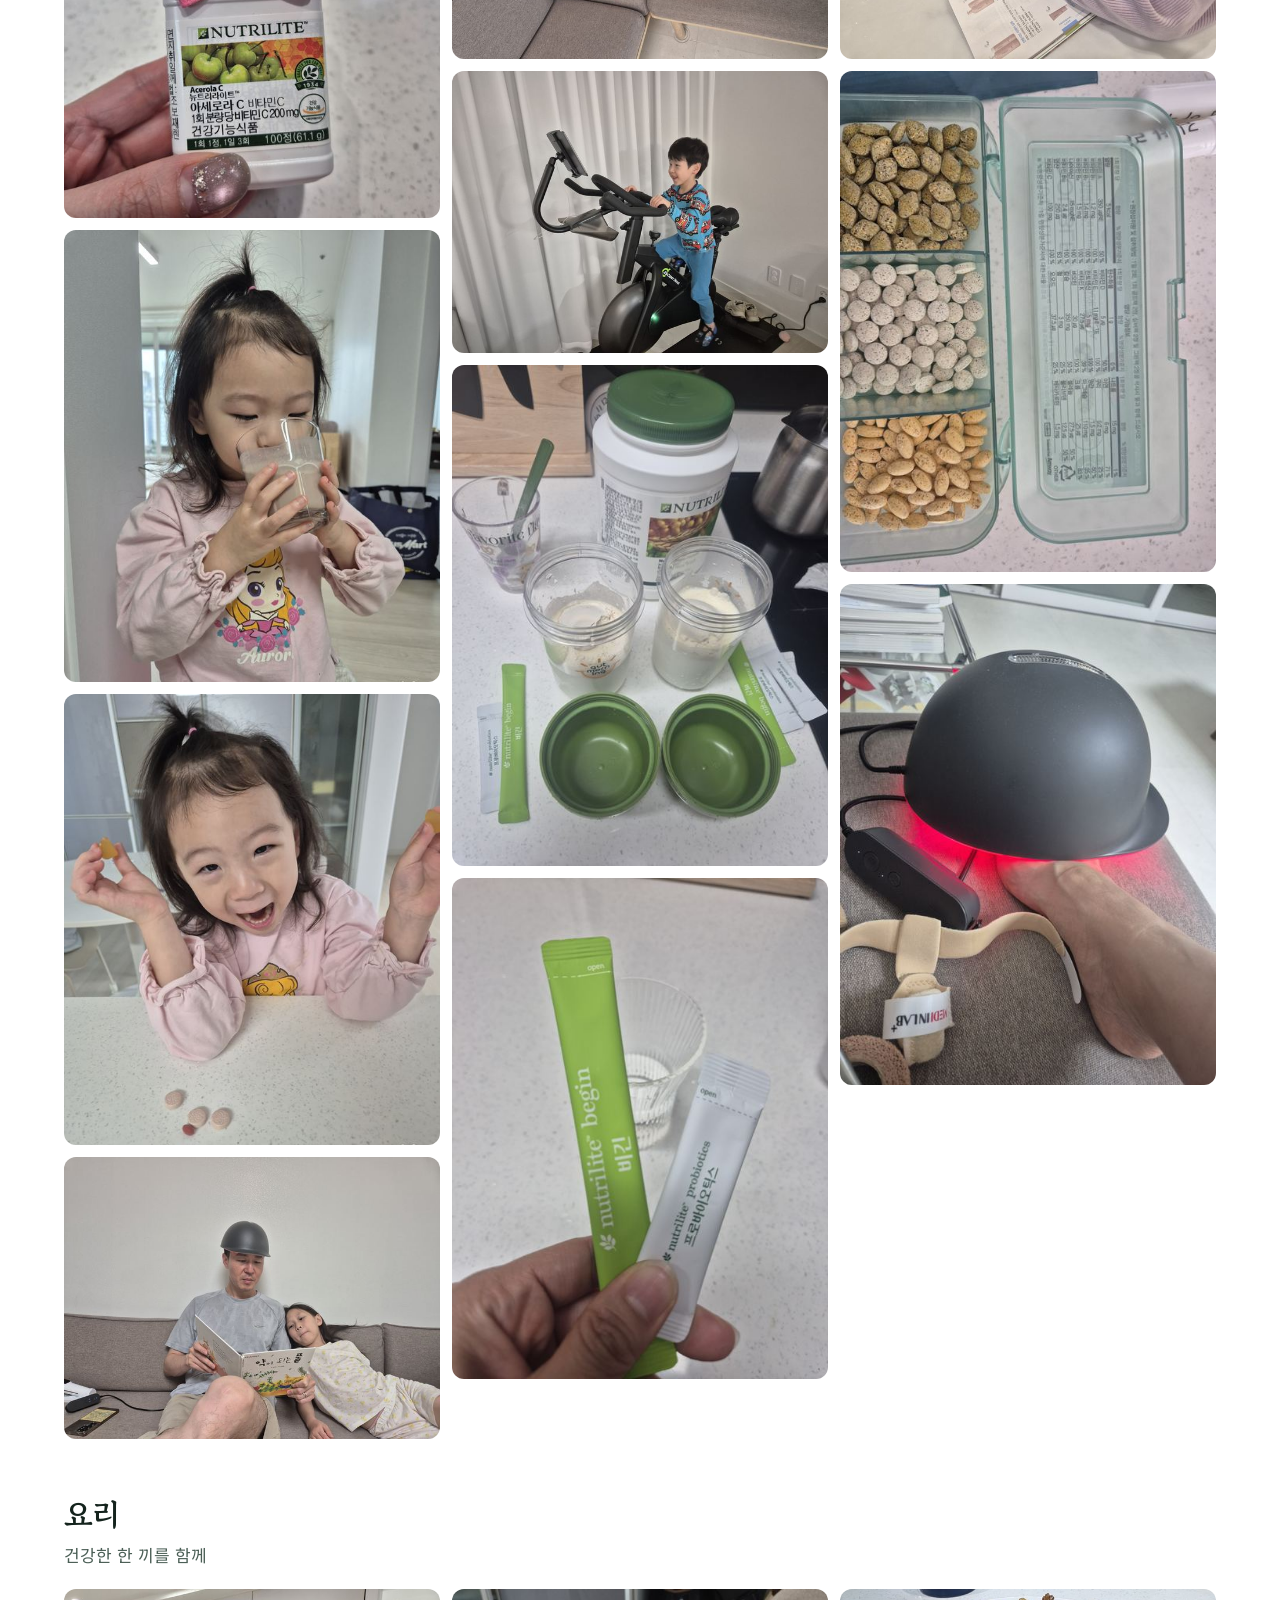
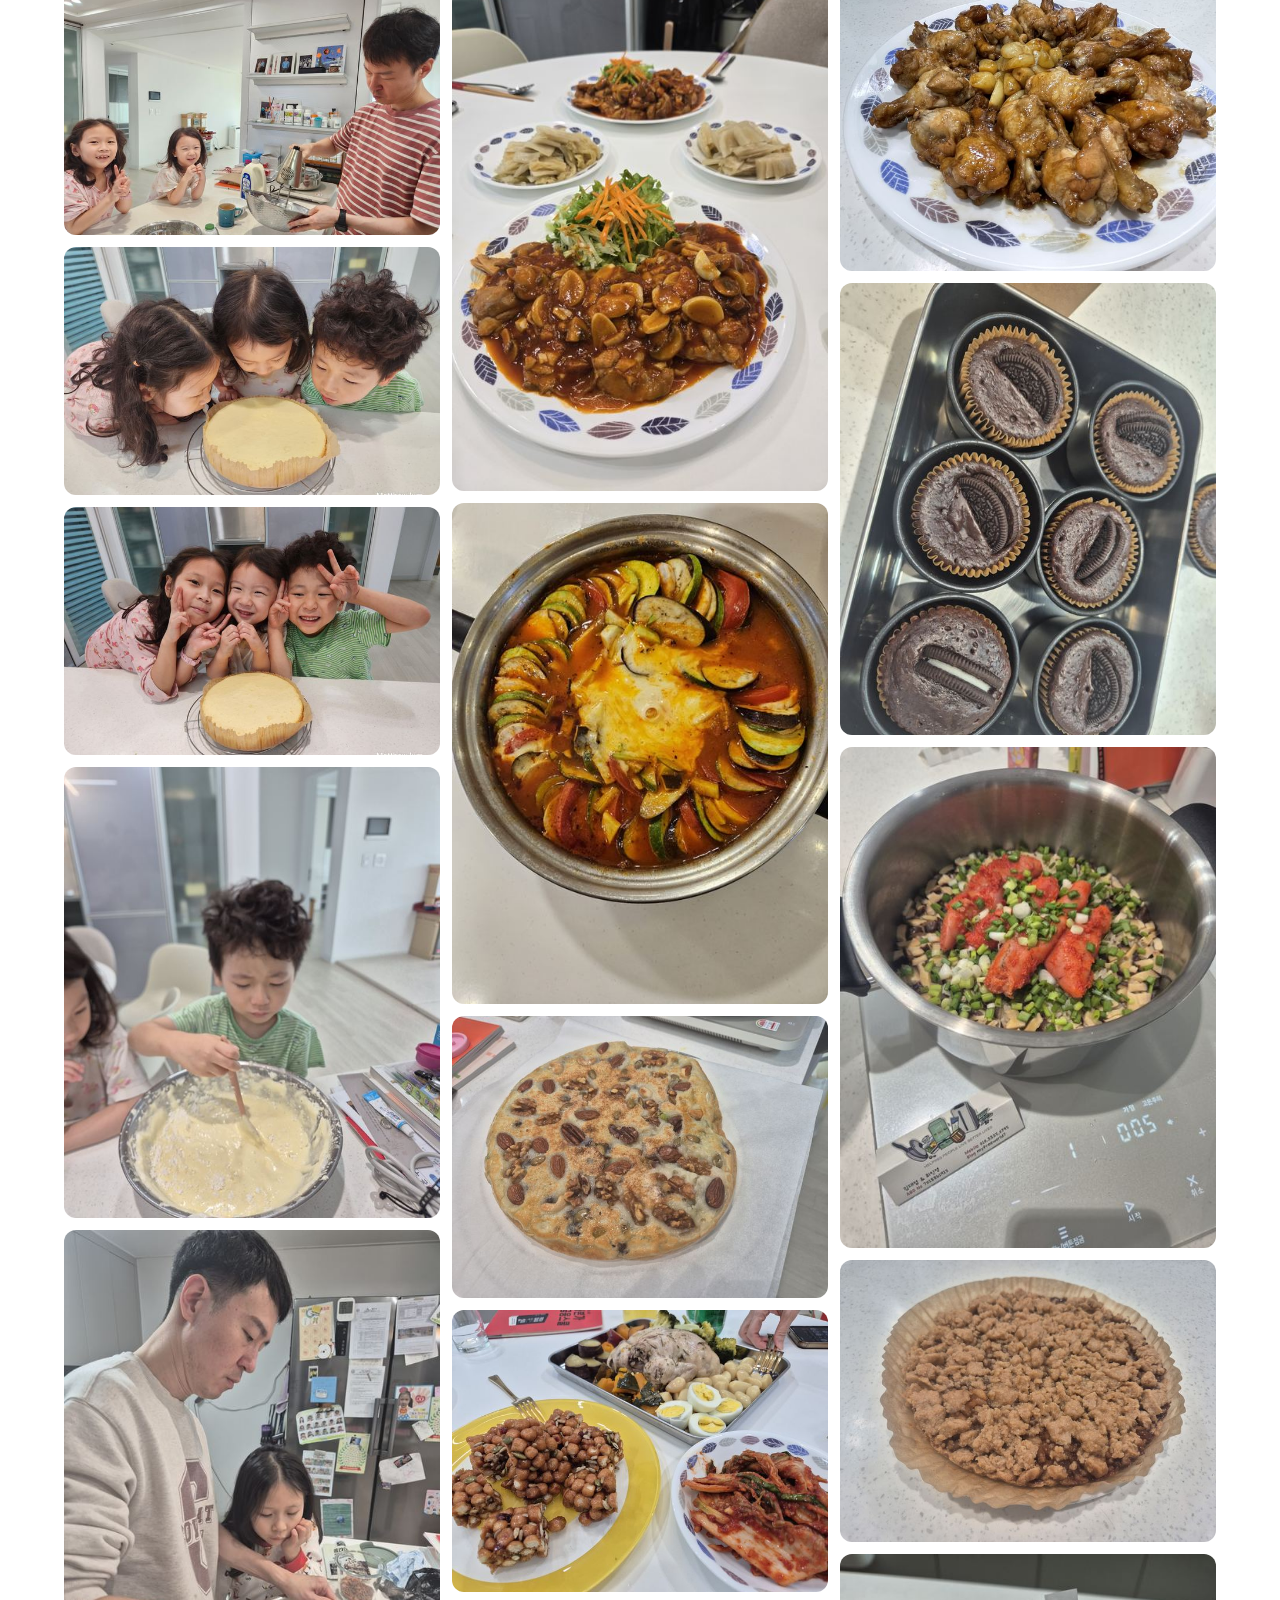
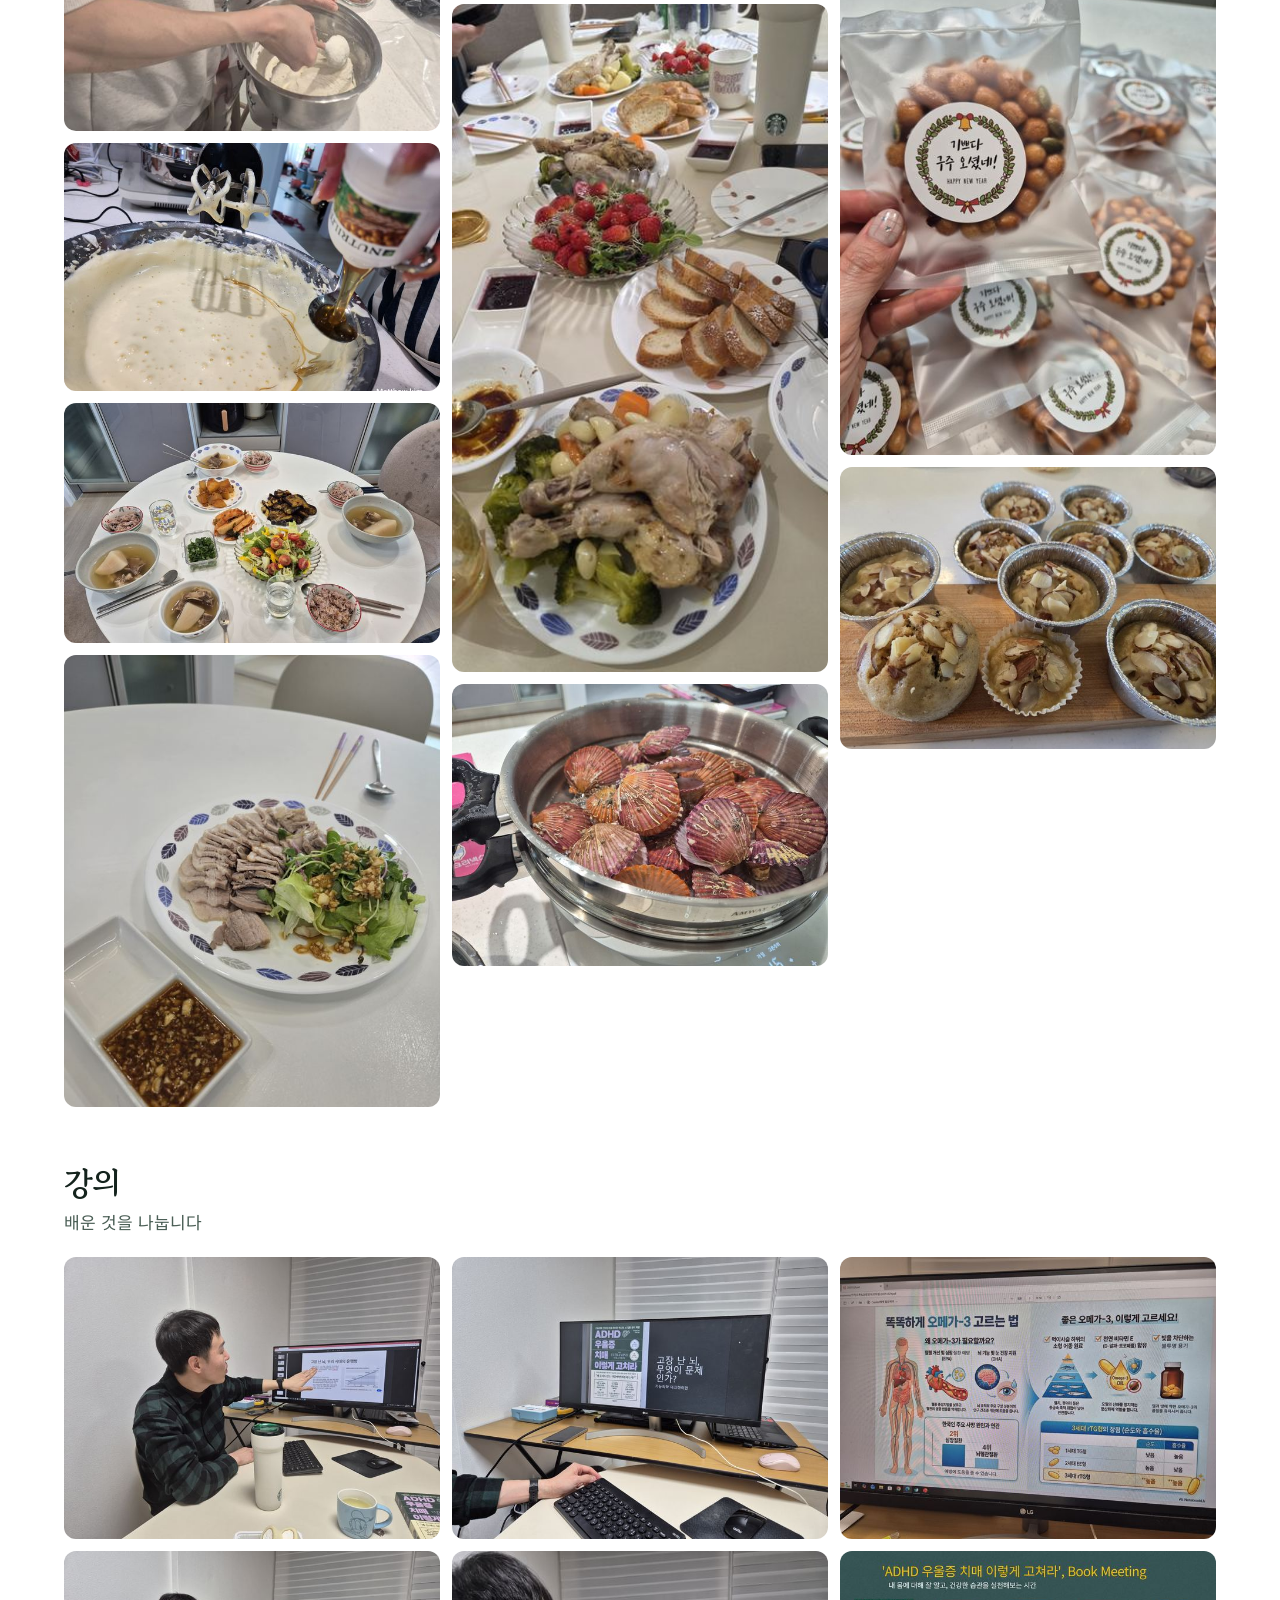
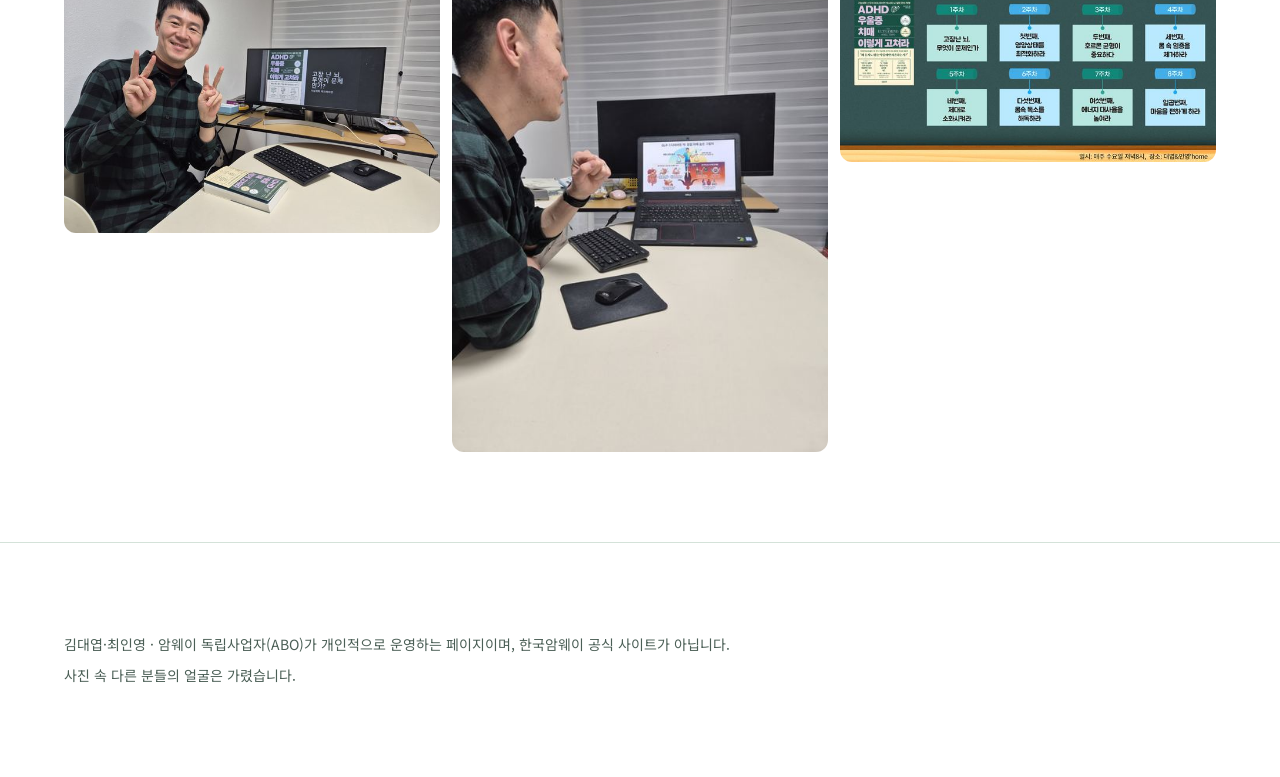
==== commit 236c8875: "Add Amway guide page (FAQ, join, business, products) and nav links" ====
--- a/gallery.html
+++ b/gallery.html
@@ -43,7 +43,7 @@
 
 <nav><div class="in">
 <a class="logo" href="index.html">대엽<b>&amp;</b>인영</a>
-<ul><li><a href="index.html#who">소개</a></li><li><a href="story-inyoung.html">인영의 이야기</a></li><li><a href="story-daeyeop.html">대엽의 이야기</a></li><li><a href="index.html#contact">이야기 나누기</a></li></ul>
+<ul><li><a href="index.html#who">소개</a></li><li><a href="story-inyoung.html">인영의 이야기</a></li><li><a href="story-daeyeop.html">대엽의 이야기</a></li><li><a href="guide.html">암웨이 안내</a></li><li><a href="index.html#contact">이야기 나누기</a></li></ul>
 </div></nav>
 
 <main class="band"><div class="in">
--- a/style.css
+++ b/style.css
@@ -54,8 +54,13 @@
 
 /* people */
 .who{background:var(--pine);color:#eef6f1}
-.who .in{display:grid;grid-template-columns:repeat(2,minmax(0,1fr));gap:clamp(20px,4vw,56px)}
-.person{display:grid;grid-template-columns:96px minmax(0,1fr);gap:20px;align-items:start}
+.who .in{display:grid;grid-template-columns:minmax(0,5fr) minmax(0,6fr);gap:clamp(24px,4vw,64px);align-items:center}
+.who h2{color:#fff;margin-bottom:28px}
+.couple{margin:0;border-radius:22px;overflow:hidden;box-shadow:0 0 0 8px #ffffff14}
+.couple img{display:block;width:100%;height:auto;aspect-ratio:4/5;object-fit:cover}
+.people{display:grid;gap:28px;align-content:center}
+.person{display:grid;grid-template-columns:minmax(110px,170px) minmax(0,1fr);gap:clamp(16px,2.4vw,28px);align-items:center}
+.pf{display:block;width:100%;height:auto;aspect-ratio:3/4;object-fit:cover;border-radius:18px;box-shadow:0 0 0 6px #ffffff14}
 .av{width:96px;height:96px;border-radius:50%;background:var(--pine2);overflow:hidden}
 .person h3{font-size:26px}
 .role{color:#ffb3a1;font-size:15px;margin:4px 0 10px}
@@ -149,12 +154,98 @@
 .scard p{color:var(--soft)}
 .scard .q{margin:4px 0;font-size:19px;color:var(--ink)}
 .scard .btn{justify-self:start}
+/* guide page */
+.narrow{max-width:860px}
+.tint{background:var(--sage)}
+.ghead{padding-bottom:16px}
+.jump{display:grid;grid-template-columns:repeat(4,minmax(0,1fr));gap:12px;margin-top:28px}
+.jump a{display:grid;gap:2px;padding:16px 18px;border:1px solid var(--line);border-radius:16px;text-decoration:none;color:var(--soft);font-size:14px}
+.jump a b{font-family:"Gowun Batang",serif;font-size:20px;color:var(--coral)}
+.jump a:hover{border-color:var(--coral)}
+.faq{margin-top:28px;border-top:1px solid var(--line)}
+.faq details{border-bottom:1px solid var(--line)}
+.faq summary{cursor:pointer;list-style:none;display:flex;justify-content:space-between;gap:16px;padding:20px 4px;font-weight:500;font-size:18px}
+.faq summary::-webkit-details-marker{display:none}
+.faq summary::after{content:"+";color:var(--coral);font-size:24px;line-height:1;transition:transform .2s}
+.faq details[open] summary::after{transform:rotate(45deg)}
+.faq details p{padding:0 4px 22px;color:var(--soft)}
+.steps{list-style:none;counter-reset:s;margin:32px 0 0;padding:0;display:grid;grid-template-columns:repeat(4,minmax(0,1fr));gap:16px}
+.steps li{counter-increment:s;background:var(--bg);border:1px solid var(--line);border-radius:18px;padding:22px}
+.steps li::before{content:counter(s);display:grid;place-items:center;width:36px;height:36px;border-radius:50%;background:var(--coral);color:#fff;font-weight:700;margin-bottom:12px}
+.steps b{font-family:"Gowun Batang",serif;font-size:19px}
+.steps p{color:var(--soft);font-size:15px;margin-top:6px}
+.note{margin-top:20px;font-size:14px;color:var(--soft)}
+.flow{display:block;width:100%;max-width:720px;margin:32px 0 8px}
+.flow .box rect{fill:var(--sage);stroke:var(--line)}
+.flow .box.hi rect{fill:var(--pine2);stroke:none}
+.flow .t1{fill:var(--ink)}.flow .t2{fill:var(--soft)}.flow .t3{fill:#fff;font-weight:700}
+.flow .ar{fill:none;stroke:var(--soft);stroke-width:2}
+.flow .ar.hi{stroke:var(--coral);stroke-width:3}
+.flow .dash{stroke-dasharray:6 6}
+.cards.two{grid-template-columns:repeat(2,minmax(0,1fr))}
+.prod{display:grid;grid-template-columns:repeat(4,minmax(0,1fr));gap:16px;margin-top:32px}
+.prod figure{margin:0;background:var(--bg);border:1px solid var(--line);border-radius:18px;overflow:hidden}
+.prod img{display:block;width:100%;aspect-ratio:1/1;object-fit:cover}
+.prod figcaption{padding:14px 16px 18px;display:grid;gap:4px;font-size:14px;color:var(--soft)}
+.prod figcaption b{font-family:"Gowun Batang",serif;font-size:18px;color:var(--ink)}
+.brands{display:flex;flex-wrap:wrap;gap:10px;margin-top:24px}
+.brands span{background:var(--bg);border:1px solid var(--line);border-radius:999px;padding:6px 14px;font-weight:500;font-size:15px}
+.brands em{font-style:normal;color:var(--soft);font-weight:400;font-size:13px;margin-left:4px}
+.jump{grid-template-columns:repeat(5,minmax(0,1fr))}
+.stats{display:grid;grid-template-columns:repeat(4,minmax(0,1fr));gap:12px;margin-top:28px}
+.stats div{background:var(--pine);color:#cfe2d8;border-radius:18px;padding:20px 18px;display:grid;gap:4px;font-size:14px;align-content:start}
+.stats b{font-family:"Gowun Batang",serif;font-size:clamp(30px,3.6vw,40px);color:#fff;line-height:1.1}
+.stats small{font-size:.5em;margin-left:2px}
+.facts{display:grid;gap:0;margin-top:28px;border-top:1px solid var(--line)}
+.fact{display:grid;grid-template-columns:96px minmax(0,1fr);gap:20px;padding:22px 0;border-bottom:1px solid var(--line)}
+.fact .yr{font-family:"Gowun Batang",serif;font-weight:700;font-size:24px;color:var(--coral)}
+.fact p{color:var(--soft);margin-top:6px}
+.farm{display:grid;grid-template-columns:minmax(0,1fr) minmax(0,1fr);gap:clamp(20px,4vw,40px);align-items:center;margin-top:36px;background:var(--sage);border-radius:22px;padding:clamp(18px,3vw,32px)}
+.farm svg{display:block;width:100%;height:auto;border-radius:16px}
+.farm p{color:var(--soft);margin-top:8px}
+.farmlist{list-style:none;padding:0;margin:16px 0 0;display:grid;gap:12px}
+.farmlist li{display:grid;gap:2px;color:var(--soft);font-size:15px;padding-left:14px;border-left:3px solid var(--coral)}
+.farmlist b{color:var(--ink)}
+.fact p+p{margin-top:8px}
+.kr{display:flex;flex-wrap:wrap;align-items:center;gap:8px 16px;margin-top:14px;padding:14px 18px;border:1px solid var(--line);border-radius:14px;font-size:15px;color:var(--soft)}
+.kr b{color:var(--coral)}
+.faq details p+p,.faq .chk3+p{padding-top:0}
+.chk3{margin:0 0 14px;padding:0 4px 0 26px;color:var(--soft);display:grid;gap:4px}
+.choice{display:grid;grid-template-columns:repeat(3,minmax(0,1fr));gap:14px;margin-top:20px}
+.choice div{background:var(--bg);border:1px solid var(--line);border-radius:18px;padding:22px;display:grid;gap:2px;align-content:start}
+.choice em{font-style:normal;font-weight:700;color:var(--coral);font-size:14px}
+.choice b{font-family:"Gowun Batang",serif;font-size:24px}
+.choice span{font-weight:500;font-size:15px}
+.choice p{color:var(--soft);font-size:14px;margin-top:6px}
+.experts{display:grid;grid-template-columns:repeat(2,minmax(0,1fr));gap:16px;margin-top:20px}
+.experts .card{padding:22px}
+.experts .who2{color:var(--coral);font-size:14px;margin-top:2px}
+.experts small{display:block;margin-top:6px;font-size:13px}
+@media(max-width:860px){.choice,.experts{grid-template-columns:minmax(0,1fr)}}
+.mini{display:flex;flex-wrap:wrap;gap:10px;margin-top:14px}
+.mini span{display:grid;background:var(--sage);border-radius:14px;padding:10px 16px;font-size:13px;color:var(--soft)}
+.mini b{font-family:"Gowun Batang",serif;font-size:24px;color:var(--pine2);line-height:1.2}
+.sub{margin-top:40px;font-size:24px}
+.win{display:grid;grid-template-columns:minmax(0,5fr) minmax(0,6fr);gap:clamp(20px,4vw,40px);align-items:center;margin-top:20px}
+.win svg{display:block;width:100%;max-width:340px;margin-inline:auto}
+.win .wl{stroke:var(--line)}
+.win .wc1{fill:var(--coral)}.win .wc2{fill:var(--pine2)}.win .wc3{fill:#c98a2b}
+.win .wt{fill:var(--ink)}.win .wt2{fill:var(--soft)}
+.phil{margin-top:36px;background:var(--sage);border-radius:22px;padding:clamp(20px,3vw,32px)}
+.phil p:last-child{color:var(--soft)}
+@media(max-width:860px){.win{grid-template-columns:minmax(0,1fr)}}
+@media(max-width:860px){.stats{grid-template-columns:repeat(2,minmax(0,1fr))}.farm{grid-template-columns:minmax(0,1fr)}.jump{grid-template-columns:repeat(3,minmax(0,1fr))}}
+@media(max-width:480px){.fact{grid-template-columns:minmax(0,1fr);gap:4px}.jump{grid-template-columns:repeat(2,minmax(0,1fr))}}
+@media(max-width:860px){.jump,.steps,.prod{grid-template-columns:repeat(2,minmax(0,1fr))}.cards.two{grid-template-columns:minmax(0,1fr)}}
+@media(max-width:480px){.steps{grid-template-columns:minmax(0,1fr)}.jump{gap:8px}.jump a{padding:12px}}
+
 footer{font-size:14px;color:var(--soft);border-top:1px solid var(--line)}
 footer .in{display:grid;gap:6px}
 
 @media(max-width:860px){
 .cards{grid-template-columns:minmax(0,1fr)}
-.vals .in,.story .in,.contact .in{grid-template-columns:minmax(0,1fr)}
+.vals .in,.story .in,.contact .in,.who .in{grid-template-columns:minmax(0,1fr)}
+.couple{max-width:560px}
 .gal{grid-template-columns:repeat(2,minmax(0,1fr));grid-auto-rows:200px}
 .gal .tile.big{grid-row:auto;grid-column:auto}
 .stories .in>div.grid{grid-template-columns:minmax(0,1fr)}}
@@ -166,9 +257,10 @@
 .hero{min-height:auto;display:block}
 .scene{position:relative;height:300px;display:block}
 .hero .copy{padding-top:32px;padding-bottom:8px}
-.who .in,.vlist,form{grid-template-columns:minmax(0,1fr)}
-.person{grid-template-columns:72px minmax(0,1fr)}
-.av{width:72px;height:72px}
+.vlist,form{grid-template-columns:minmax(0,1fr)}
+.couple img{aspect-ratio:1/1;object-position:50% 20%}
+.person{grid-template-columns:118px minmax(0,1fr);align-items:start}
+.pf{border-radius:14px}
 .gal{grid-auto-rows:160px;gap:10px}
 .gal figcaption{padding:28px 12px 10px}
 .gal figcaption b{font-size:17px}
